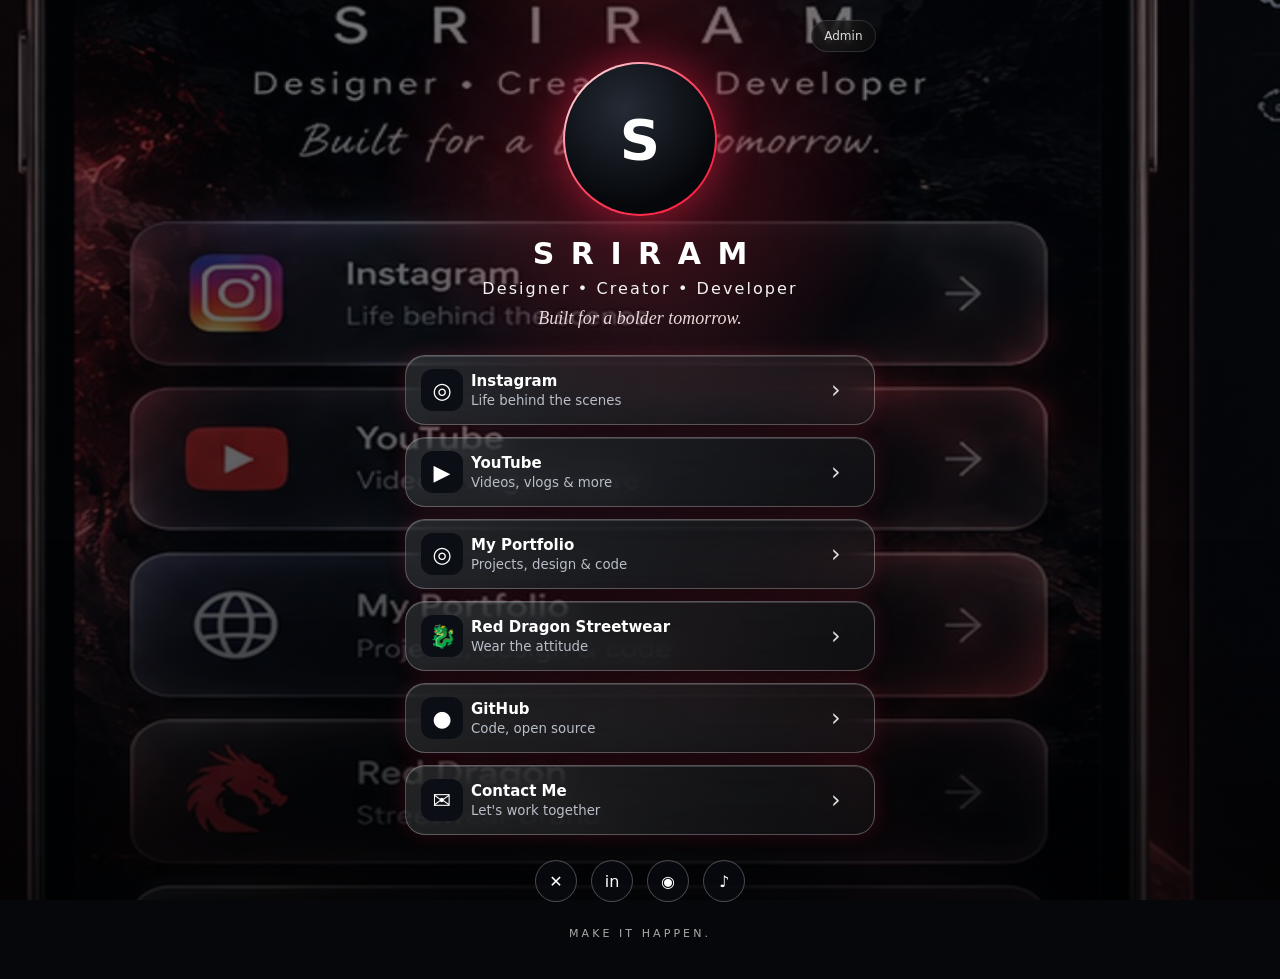
==== index.html @ a67257a5 "Add files via upload" ====
<!doctype html><html><head><meta charset="utf-8"><meta name="viewport" content="width=device-width,initial-scale=1"><title>Sriram | Links</title><link rel="stylesheet" href="styles.css"></head><body class="public"><div class="ambient"></div><main class="profile"><a class="admin-pill" href="admin.html">Admin</a><div class="avatar"><div class="avatar-inner">S</div></div><h1>SRIRAM</h1><p class="role">Designer • Creator • Developer</p><p class="tagline">Built for a bolder tomorrow.</p><section id="links" class="links"></section><div class="socials"><span>✕</span><span>in</span><span>◉</span><span>♪</span></div><p class="footer">MAKE IT HAPPEN.</p></main><script src="app.js"></script></body></html>
---- styles.css ----
*{box-sizing:border-box}html,body{margin:0;min-height:100%;font-family:Inter,ui-sans-serif,system-ui,-apple-system,Segoe UI,sans-serif;color:#fff;background:#05070a}button,input{font:inherit}.public{min-height:100vh;background-image:linear-gradient(rgba(2,4,7,.55),rgba(2,4,7,.72)),var(--bg,url('assets/cinematic-bg.jpg'));background-size:cover;background-position:center;background-attachment:fixed}.ambient{position:fixed;inset:0;pointer-events:none;background:radial-gradient(circle at 50% 19%,rgba(255,44,74,.28),transparent 27%),linear-gradient(180deg,transparent 60%,rgba(0,0,0,.5));}.profile{position:relative;z-index:1;width:min(100% - 28px,470px);margin:auto;padding:42px 0 28px;text-align:center}.admin-pill{position:absolute;right:0;top:20px;color:#ddd;text-decoration:none;font-size:12px;padding:8px 12px;border:1px solid #ffffff22;border-radius:999px;background:#1119;backdrop-filter:blur(12px)}.avatar{width:154px;height:154px;border-radius:50%;margin:20px auto 20px;padding:2px;background:linear-gradient(135deg,#fff,#ff405c,#ff183b);box-shadow:0 0 42px #ff244f77}.avatar-inner{width:100%;height:100%;border-radius:50%;display:grid;place-items:center;background:radial-gradient(circle at 40% 30%,#252b35,#05070a 70%);font-size:56px;font-weight:700}.profile h1{letter-spacing:.55em;margin:0 0 8px;padding-left:.55em;font-size:30px}.role{letter-spacing:.13em;margin:0;color:#f4f4f4}.tagline{font-family:Georgia,serif;font-style:italic;font-size:18px;color:#e9d8d8;margin:10px 0 26px}.links{display:grid;gap:12px}.link-card{display:grid;grid-template-columns:50px 1fr 28px;align-items:center;text-align:left;text-decoration:none;color:white;padding:13px 15px;border:1px solid #ffffff44;border-radius:20px;background:linear-gradient(105deg,#ffffff1c,#ffffff0a);box-shadow:inset 0 1px #ffffff28,0 0 20px #ff234529;backdrop-filter:blur(18px);transition:.2s}.link-card:hover{transform:translateY(-2px);border-color:#ff6076;box-shadow:0 8px 30px #ff23452f}.link-icon{width:42px;height:42px;border-radius:12px;background:#0b0e14;display:grid;place-items:center;font-size:22px}.link-card b{display:block;font-size:15px}.link-card small{color:#b9bec8}.arrow{font-size:24px;color:#ddd}.socials{display:flex;justify-content:center;gap:14px;margin:25px 0}.socials span{width:42px;height:42px;border-radius:50%;border:1px solid #ffffff44;background:#090c11bb;display:grid;place-items:center}.footer{font-size:11px;letter-spacing:.28em;color:#aaa}.admin{display:grid;grid-template-columns:240px 1fr;min-height:100vh;background:radial-gradient(circle at 80% 0,#141e29 0,#070b10 36%,#040609 75%)}aside{padding:26px 18px;border-right:1px solid #ffffff12;background:#06090dcc;display:flex;flex-direction:column;gap:8px}.brand{letter-spacing:.35em;padding:8px 12px 28px}.brand b{color:#ff3d59}.nav{display:block;width:100%;text-align:left;border:0;color:#c7ccd4;background:transparent;padding:13px 14px;border-radius:10px;text-decoration:none;cursor:pointer}.nav.active,.nav:hover{color:#fff;background:linear-gradient(90deg,#ff345235,#ff34520b);box-shadow:inset 3px 0 #ff3d59}.admin-main{padding:32px;max-width:1300px;width:100%}.admin-main header{display:flex;justify-content:space-between;align-items:center;margin-bottom:28px}.admin-main h2{font-size:30px;margin:0}.admin-main header p,.panel p{color:#8f99a7}.preview-btn,#addLink,#saveAppearance,.dialog-actions button{background:#f13c58;color:white;border:0;border-radius:10px;padding:11px 15px;text-decoration:none;cursor:pointer}.stats{display:grid;grid-template-columns:repeat(4,1fr);gap:15px}.stats article,.panel{border:1px solid #ffffff14;background:#0c1219cc;border-radius:16px;padding:20px}.stats small{color:#9ca6b4}.stats strong{font-size:31px;display:block;margin-top:9px}.panel{margin-top:18px}.panel h3{margin-top:0}.panel-head{display:flex;justify-content:space-between;align-items:center}.tab{display:none}.tab.show{display:block}.perf-row,.editor-row,.analytics-row{display:grid;grid-template-columns:1.4fr 1fr auto;gap:12px;align-items:center;padding:13px 4px;border-bottom:1px solid #ffffff0d}.bar{height:7px;background:#ffffff12;border-radius:10px;overflow:hidden}.bar i{display:block;height:100%;background:#f13c58;border-radius:10px}.editor-row{grid-template-columns:38px 1fr minmax(180px,1.5fr) 90px 120px}.editor-row button{background:#141b24;border:1px solid #ffffff17;color:white;border-radius:8px;padding:8px;cursor:pointer}.switch{accent-color:#f13c58}.panel label{display:grid;gap:7px;color:#aab2bd;margin:16px 0}.panel input,#linkDialog input{width:100%;padding:12px;border:1px solid #ffffff1a;border-radius:10px;background:#080c12;color:white}.hint{font-size:12px}.danger{margin-top:20px;border:1px solid #ff4c6266;background:#ff29441a;color:#ff8293;padding:10px 13px;border-radius:9px;cursor:pointer}dialog{border:1px solid #ffffff20;border-radius:18px;background:#0b1017;color:white;width:min(92vw,480px);padding:24px;box-shadow:0 30px 90px #000}dialog::backdrop{background:#000b;backdrop-filter:blur(5px)}#linkForm label{display:grid;gap:6px;margin:13px 0;color:#aeb7c2}.dialog-actions{display:flex;justify-content:flex-end;gap:9px;margin-top:18px}.dialog-actions button:first-child{background:#1b222c}.analytics-row{grid-template-columns:1fr auto}.empty{color:#8f99a7;padding:24px 0;text-align:center}@media(max-width:800px){.admin{display:block}aside{position:static;display:flex;flex-direction:row;overflow:auto;padding:10px;border-right:0;border-bottom:1px solid #ffffff12}.brand{display:none}.nav{width:auto;white-space:nowrap}.admin-main{padding:20px}.admin-main header{align-items:flex-start;gap:12px}.stats{grid-template-columns:1fr 1fr}.editor-row{grid-template-columns:32px 1fr auto}.editor-row .url,.editor-row .status{display:none}}@media(max-width:460px){.profile{padding-top:35px}.avatar{width:132px;height:132px}.profile h1{font-size:25px}.stats{grid-template-columns:1fr}.preview-btn{font-size:12px}.admin-main header p{display:none}}
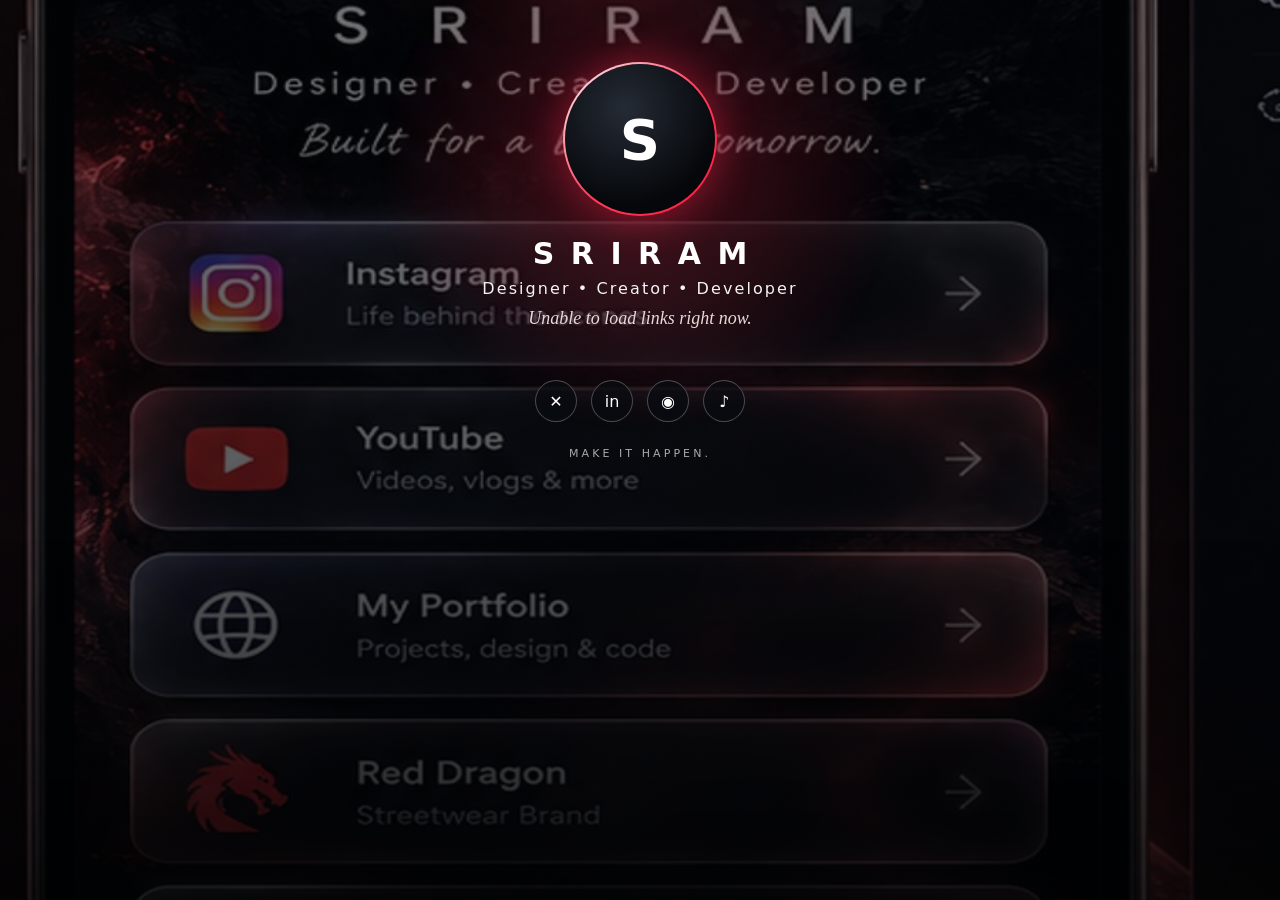
==== commit 8b71e664: "Add files via upload" ====
--- a/index.html
+++ b/index.html
@@ -1 +1 @@
-<!doctype html><html><head><meta charset="utf-8"><meta name="viewport" content="width=device-width,initial-scale=1"><title>Sriram | Links</title><link rel="stylesheet" href="styles.css"></head><body class="public"><div class="ambient"></div><main class="profile"><a class="admin-pill" href="admin.html">Admin</a><div class="avatar"><div class="avatar-inner">S</div></div><h1>SRIRAM</h1><p class="role">Designer • Creator • Developer</p><p class="tagline">Built for a bolder tomorrow.</p><section id="links" class="links"></section><div class="socials"><span>✕</span><span>in</span><span>◉</span><span>♪</span></div><p class="footer">MAKE IT HAPPEN.</p></main><script src="app.js"></script></body></html>
+<!doctype html><html><head><meta charset="utf-8"><meta name="viewport" content="width=device-width,initial-scale=1"><title>Sriram | Links</title><link rel="stylesheet" href="styles.css"></head><body class="public"><div class="ambient"></div><main class="profile"><div class="avatar"><div class="avatar-inner">S</div></div><h1>SRIRAM</h1><p class="role">Designer • Creator • Developer</p><p class="tagline">Built for a bolder tomorrow.</p><section id="links" class="links"></section><div class="socials"><span>✕</span><span>in</span><span>◉</span><span>♪</span></div><p class="footer">MAKE IT HAPPEN.</p></main><script src="config.js"></script><script src="app.js"></script></body></html>
--- a/styles.css
+++ b/styles.css
@@ -1 +1,3 @@
 *{box-sizing:border-box}html,body{margin:0;min-height:100%;font-family:Inter,ui-sans-serif,system-ui,-apple-system,Segoe UI,sans-serif;color:#fff;background:#05070a}button,input{font:inherit}.public{min-height:100vh;background-image:linear-gradient(rgba(2,4,7,.55),rgba(2,4,7,.72)),var(--bg,url('assets/cinematic-bg.jpg'));background-size:cover;background-position:center;background-attachment:fixed}.ambient{position:fixed;inset:0;pointer-events:none;background:radial-gradient(circle at 50% 19%,rgba(255,44,74,.28),transparent 27%),linear-gradient(180deg,transparent 60%,rgba(0,0,0,.5));}.profile{position:relative;z-index:1;width:min(100% - 28px,470px);margin:auto;padding:42px 0 28px;text-align:center}.admin-pill{position:absolute;right:0;top:20px;color:#ddd;text-decoration:none;font-size:12px;padding:8px 12px;border:1px solid #ffffff22;border-radius:999px;background:#1119;backdrop-filter:blur(12px)}.avatar{width:154px;height:154px;border-radius:50%;margin:20px auto 20px;padding:2px;background:linear-gradient(135deg,#fff,#ff405c,#ff183b);box-shadow:0 0 42px #ff244f77}.avatar-inner{width:100%;height:100%;border-radius:50%;display:grid;place-items:center;background:radial-gradient(circle at 40% 30%,#252b35,#05070a 70%);font-size:56px;font-weight:700}.profile h1{letter-spacing:.55em;margin:0 0 8px;padding-left:.55em;font-size:30px}.role{letter-spacing:.13em;margin:0;color:#f4f4f4}.tagline{font-family:Georgia,serif;font-style:italic;font-size:18px;color:#e9d8d8;margin:10px 0 26px}.links{display:grid;gap:12px}.link-card{display:grid;grid-template-columns:50px 1fr 28px;align-items:center;text-align:left;text-decoration:none;color:white;padding:13px 15px;border:1px solid #ffffff44;border-radius:20px;background:linear-gradient(105deg,#ffffff1c,#ffffff0a);box-shadow:inset 0 1px #ffffff28,0 0 20px #ff234529;backdrop-filter:blur(18px);transition:.2s}.link-card:hover{transform:translateY(-2px);border-color:#ff6076;box-shadow:0 8px 30px #ff23452f}.link-icon{width:42px;height:42px;border-radius:12px;background:#0b0e14;display:grid;place-items:center;font-size:22px}.link-card b{display:block;font-size:15px}.link-card small{color:#b9bec8}.arrow{font-size:24px;color:#ddd}.socials{display:flex;justify-content:center;gap:14px;margin:25px 0}.socials span{width:42px;height:42px;border-radius:50%;border:1px solid #ffffff44;background:#090c11bb;display:grid;place-items:center}.footer{font-size:11px;letter-spacing:.28em;color:#aaa}.admin{display:grid;grid-template-columns:240px 1fr;min-height:100vh;background:radial-gradient(circle at 80% 0,#141e29 0,#070b10 36%,#040609 75%)}aside{padding:26px 18px;border-right:1px solid #ffffff12;background:#06090dcc;display:flex;flex-direction:column;gap:8px}.brand{letter-spacing:.35em;padding:8px 12px 28px}.brand b{color:#ff3d59}.nav{display:block;width:100%;text-align:left;border:0;color:#c7ccd4;background:transparent;padding:13px 14px;border-radius:10px;text-decoration:none;cursor:pointer}.nav.active,.nav:hover{color:#fff;background:linear-gradient(90deg,#ff345235,#ff34520b);box-shadow:inset 3px 0 #ff3d59}.admin-main{padding:32px;max-width:1300px;width:100%}.admin-main header{display:flex;justify-content:space-between;align-items:center;margin-bottom:28px}.admin-main h2{font-size:30px;margin:0}.admin-main header p,.panel p{color:#8f99a7}.preview-btn,#addLink,#saveAppearance,.dialog-actions button{background:#f13c58;color:white;border:0;border-radius:10px;padding:11px 15px;text-decoration:none;cursor:pointer}.stats{display:grid;grid-template-columns:repeat(4,1fr);gap:15px}.stats article,.panel{border:1px solid #ffffff14;background:#0c1219cc;border-radius:16px;padding:20px}.stats small{color:#9ca6b4}.stats strong{font-size:31px;display:block;margin-top:9px}.panel{margin-top:18px}.panel h3{margin-top:0}.panel-head{display:flex;justify-content:space-between;align-items:center}.tab{display:none}.tab.show{display:block}.perf-row,.editor-row,.analytics-row{display:grid;grid-template-columns:1.4fr 1fr auto;gap:12px;align-items:center;padding:13px 4px;border-bottom:1px solid #ffffff0d}.bar{height:7px;background:#ffffff12;border-radius:10px;overflow:hidden}.bar i{display:block;height:100%;background:#f13c58;border-radius:10px}.editor-row{grid-template-columns:38px 1fr minmax(180px,1.5fr) 90px 120px}.editor-row button{background:#141b24;border:1px solid #ffffff17;color:white;border-radius:8px;padding:8px;cursor:pointer}.switch{accent-color:#f13c58}.panel label{display:grid;gap:7px;color:#aab2bd;margin:16px 0}.panel input,#linkDialog input{width:100%;padding:12px;border:1px solid #ffffff1a;border-radius:10px;background:#080c12;color:white}.hint{font-size:12px}.danger{margin-top:20px;border:1px solid #ff4c6266;background:#ff29441a;color:#ff8293;padding:10px 13px;border-radius:9px;cursor:pointer}dialog{border:1px solid #ffffff20;border-radius:18px;background:#0b1017;color:white;width:min(92vw,480px);padding:24px;box-shadow:0 30px 90px #000}dialog::backdrop{background:#000b;backdrop-filter:blur(5px)}#linkForm label{display:grid;gap:6px;margin:13px 0;color:#aeb7c2}.dialog-actions{display:flex;justify-content:flex-end;gap:9px;margin-top:18px}.dialog-actions button:first-child{background:#1b222c}.analytics-row{grid-template-columns:1fr auto}.empty{color:#8f99a7;padding:24px 0;text-align:center}@media(max-width:800px){.admin{display:block}aside{position:static;display:flex;flex-direction:row;overflow:auto;padding:10px;border-right:0;border-bottom:1px solid #ffffff12}.brand{display:none}.nav{width:auto;white-space:nowrap}.admin-main{padding:20px}.admin-main header{align-items:flex-start;gap:12px}.stats{grid-template-columns:1fr 1fr}.editor-row{grid-template-columns:32px 1fr auto}.editor-row .url,.editor-row .status{display:none}}@media(max-width:460px){.profile{padding-top:35px}.avatar{width:132px;height:132px}.profile h1{font-size:25px}.stats{grid-template-columns:1fr}.preview-btn{font-size:12px}.admin-main header p{display:none}}
+#linkDialog select{width:100%;padding:12px;border:1px solid #ffffff1a;border-radius:10px;background:#080c12;color:white}.logo-preview{min-height:58px;border:1px solid #ffffff14;background:#080c12;border-radius:12px;display:flex;align-items:center;justify-content:center;margin:8px 0 14px}.brand-logo,.logo-glyph{width:34px;height:34px;border-radius:9px;display:inline-grid;place-items:center;font-weight:800;font-size:14px;color:#fff;vertical-align:middle;box-shadow:inset 0 1px #ffffff33}.brand-instagram{background:linear-gradient(135deg,#6a36d9,#d62b7f,#ff8a2b)}.brand-youtube{background:#ff0033}.brand-whatsapp{background:#20b85a}.brand-facebook{background:#1877f2}.brand-x{background:#050505;border:1px solid #ffffff33}.brand-linkedin{background:#0a66c2}.brand-github{background:#171b21}.brand-tiktok{background:#090909;border:1px solid #25f4ee}.brand-telegram{background:#229ed9}.brand-discord{background:#5865f2}.brand-spotify{background:#1db954;color:#06150b}.brand-snapchat{background:#fffc00;color:#111}.brand-email{background:#4b5563}.brand-website{background:#2563eb}.link-icon .brand-logo,.link-icon .logo-glyph{width:42px;height:42px;border-radius:12px}.perf-row .brand-logo,.editor-row .brand-logo{width:26px;height:26px;border-radius:7px;font-size:10px}
+.login-gate{min-height:100vh;display:grid;place-items:center;padding:24px;background:radial-gradient(circle at 20% 10%,rgba(255,40,75,.16),transparent 32%),#05080c}.login-card{width:min(430px,100%);padding:32px;border:1px solid rgba(255,255,255,.12);border-radius:26px;background:rgba(14,19,25,.86);backdrop-filter:blur(22px);box-shadow:0 25px 80px rgba(0,0,0,.45)}.login-card h2{margin:30px 0 5px}.login-card p,.login-card small{color:#8f9aa7}.login-card label{display:grid;gap:8px;margin:18px 0}.login-card input{width:100%;padding:14px 16px;border-radius:13px;border:1px solid rgba(255,255,255,.12);background:#0a0f14;color:white;font-size:16px}.login-card button{width:100%;margin:8px 0 16px;padding:14px;border:0;border-radius:13px;background:#ef334f;color:white;font-weight:800}.admin-app.locked{display:none}.admin-app.unlocked{display:contents}
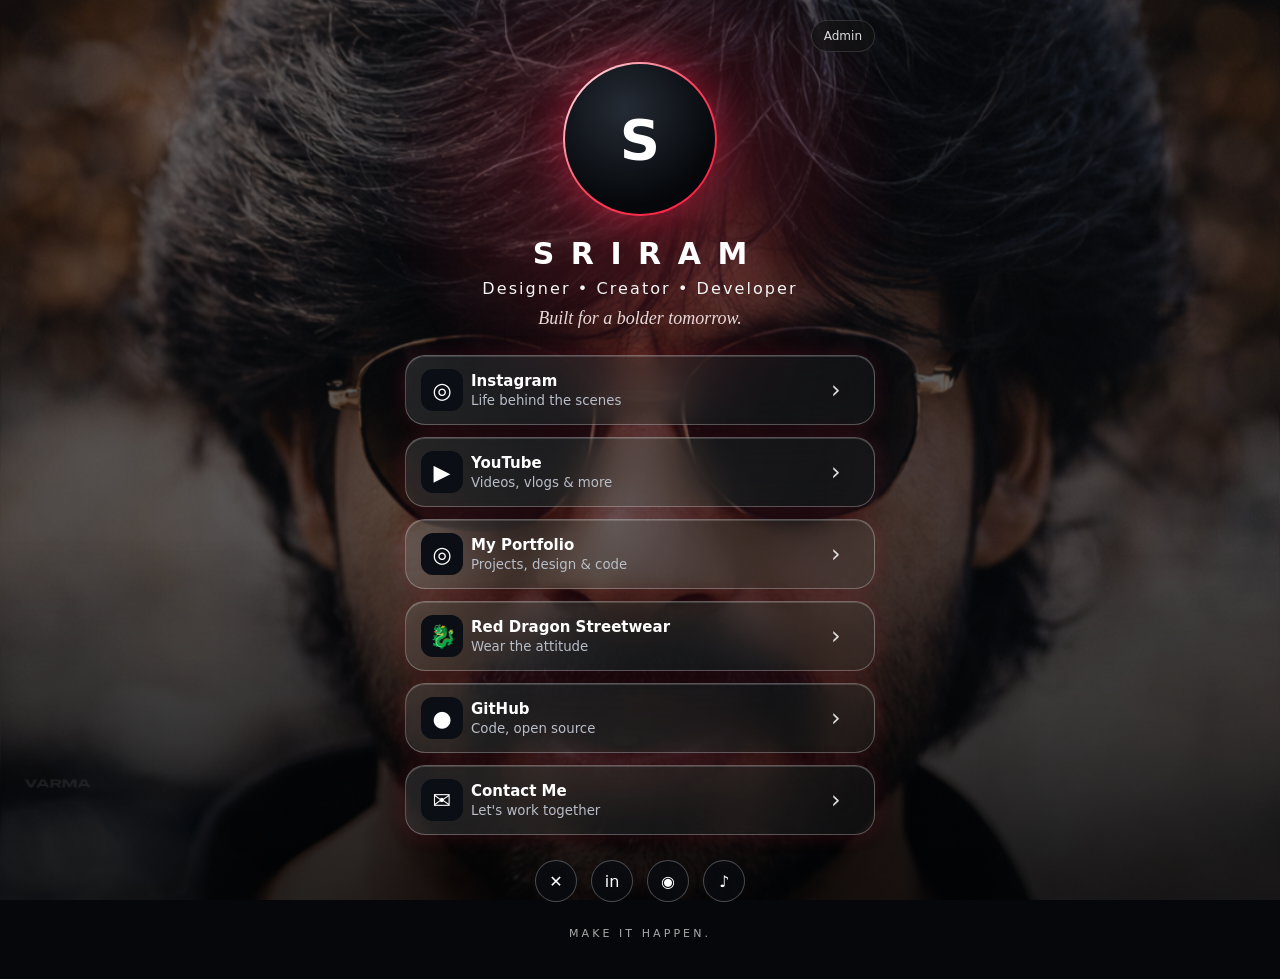
==== commit 2540ddfa: "Add files via upload" ====
--- a/index.html
+++ b/index.html
@@ -1 +1 @@
-<!doctype html><html><head><meta charset="utf-8"><meta name="viewport" content="width=device-width,initial-scale=1"><title>Sriram | Links</title><link rel="stylesheet" href="styles.css"></head><body class="public"><div class="ambient"></div><main class="profile"><div class="avatar"><div class="avatar-inner">S</div></div><h1>SRIRAM</h1><p class="role">Designer • Creator • Developer</p><p class="tagline">Built for a bolder tomorrow.</p><section id="links" class="links"></section><div class="socials"><span>✕</span><span>in</span><span>◉</span><span>♪</span></div><p class="footer">MAKE IT HAPPEN.</p></main><script src="config.js"></script><script src="app.js"></script></body></html>
+<!doctype html><html><head><meta charset="utf-8"><meta name="viewport" content="width=device-width,initial-scale=1"><title>Sriram | Links</title><link rel="stylesheet" href="styles.css"></head><body class="public"><div class="ambient"></div><main class="profile"><a class="admin-pill" href="admin.html">Admin</a><div class="avatar"><div class="avatar-inner">S</div></div><h1>SRIRAM</h1><p class="role">Designer • Creator • Developer</p><p class="tagline">Built for a bolder tomorrow.</p><section id="links" class="links"></section><div class="socials"><span>✕</span><span>in</span><span>◉</span><span>♪</span></div><p class="footer">MAKE IT HAPPEN.</p></main><script src="app.js"></script></body></html>
--- a/styles.css
+++ b/styles.css
@@ -1,3 +1 @@
 *{box-sizing:border-box}html,body{margin:0;min-height:100%;font-family:Inter,ui-sans-serif,system-ui,-apple-system,Segoe UI,sans-serif;color:#fff;background:#05070a}button,input{font:inherit}.public{min-height:100vh;background-image:linear-gradient(rgba(2,4,7,.55),rgba(2,4,7,.72)),var(--bg,url('assets/cinematic-bg.jpg'));background-size:cover;background-position:center;background-attachment:fixed}.ambient{position:fixed;inset:0;pointer-events:none;background:radial-gradient(circle at 50% 19%,rgba(255,44,74,.28),transparent 27%),linear-gradient(180deg,transparent 60%,rgba(0,0,0,.5));}.profile{position:relative;z-index:1;width:min(100% - 28px,470px);margin:auto;padding:42px 0 28px;text-align:center}.admin-pill{position:absolute;right:0;top:20px;color:#ddd;text-decoration:none;font-size:12px;padding:8px 12px;border:1px solid #ffffff22;border-radius:999px;background:#1119;backdrop-filter:blur(12px)}.avatar{width:154px;height:154px;border-radius:50%;margin:20px auto 20px;padding:2px;background:linear-gradient(135deg,#fff,#ff405c,#ff183b);box-shadow:0 0 42px #ff244f77}.avatar-inner{width:100%;height:100%;border-radius:50%;display:grid;place-items:center;background:radial-gradient(circle at 40% 30%,#252b35,#05070a 70%);font-size:56px;font-weight:700}.profile h1{letter-spacing:.55em;margin:0 0 8px;padding-left:.55em;font-size:30px}.role{letter-spacing:.13em;margin:0;color:#f4f4f4}.tagline{font-family:Georgia,serif;font-style:italic;font-size:18px;color:#e9d8d8;margin:10px 0 26px}.links{display:grid;gap:12px}.link-card{display:grid;grid-template-columns:50px 1fr 28px;align-items:center;text-align:left;text-decoration:none;color:white;padding:13px 15px;border:1px solid #ffffff44;border-radius:20px;background:linear-gradient(105deg,#ffffff1c,#ffffff0a);box-shadow:inset 0 1px #ffffff28,0 0 20px #ff234529;backdrop-filter:blur(18px);transition:.2s}.link-card:hover{transform:translateY(-2px);border-color:#ff6076;box-shadow:0 8px 30px #ff23452f}.link-icon{width:42px;height:42px;border-radius:12px;background:#0b0e14;display:grid;place-items:center;font-size:22px}.link-card b{display:block;font-size:15px}.link-card small{color:#b9bec8}.arrow{font-size:24px;color:#ddd}.socials{display:flex;justify-content:center;gap:14px;margin:25px 0}.socials span{width:42px;height:42px;border-radius:50%;border:1px solid #ffffff44;background:#090c11bb;display:grid;place-items:center}.footer{font-size:11px;letter-spacing:.28em;color:#aaa}.admin{display:grid;grid-template-columns:240px 1fr;min-height:100vh;background:radial-gradient(circle at 80% 0,#141e29 0,#070b10 36%,#040609 75%)}aside{padding:26px 18px;border-right:1px solid #ffffff12;background:#06090dcc;display:flex;flex-direction:column;gap:8px}.brand{letter-spacing:.35em;padding:8px 12px 28px}.brand b{color:#ff3d59}.nav{display:block;width:100%;text-align:left;border:0;color:#c7ccd4;background:transparent;padding:13px 14px;border-radius:10px;text-decoration:none;cursor:pointer}.nav.active,.nav:hover{color:#fff;background:linear-gradient(90deg,#ff345235,#ff34520b);box-shadow:inset 3px 0 #ff3d59}.admin-main{padding:32px;max-width:1300px;width:100%}.admin-main header{display:flex;justify-content:space-between;align-items:center;margin-bottom:28px}.admin-main h2{font-size:30px;margin:0}.admin-main header p,.panel p{color:#8f99a7}.preview-btn,#addLink,#saveAppearance,.dialog-actions button{background:#f13c58;color:white;border:0;border-radius:10px;padding:11px 15px;text-decoration:none;cursor:pointer}.stats{display:grid;grid-template-columns:repeat(4,1fr);gap:15px}.stats article,.panel{border:1px solid #ffffff14;background:#0c1219cc;border-radius:16px;padding:20px}.stats small{color:#9ca6b4}.stats strong{font-size:31px;display:block;margin-top:9px}.panel{margin-top:18px}.panel h3{margin-top:0}.panel-head{display:flex;justify-content:space-between;align-items:center}.tab{display:none}.tab.show{display:block}.perf-row,.editor-row,.analytics-row{display:grid;grid-template-columns:1.4fr 1fr auto;gap:12px;align-items:center;padding:13px 4px;border-bottom:1px solid #ffffff0d}.bar{height:7px;background:#ffffff12;border-radius:10px;overflow:hidden}.bar i{display:block;height:100%;background:#f13c58;border-radius:10px}.editor-row{grid-template-columns:38px 1fr minmax(180px,1.5fr) 90px 120px}.editor-row button{background:#141b24;border:1px solid #ffffff17;color:white;border-radius:8px;padding:8px;cursor:pointer}.switch{accent-color:#f13c58}.panel label{display:grid;gap:7px;color:#aab2bd;margin:16px 0}.panel input,#linkDialog input{width:100%;padding:12px;border:1px solid #ffffff1a;border-radius:10px;background:#080c12;color:white}.hint{font-size:12px}.danger{margin-top:20px;border:1px solid #ff4c6266;background:#ff29441a;color:#ff8293;padding:10px 13px;border-radius:9px;cursor:pointer}dialog{border:1px solid #ffffff20;border-radius:18px;background:#0b1017;color:white;width:min(92vw,480px);padding:24px;box-shadow:0 30px 90px #000}dialog::backdrop{background:#000b;backdrop-filter:blur(5px)}#linkForm label{display:grid;gap:6px;margin:13px 0;color:#aeb7c2}.dialog-actions{display:flex;justify-content:flex-end;gap:9px;margin-top:18px}.dialog-actions button:first-child{background:#1b222c}.analytics-row{grid-template-columns:1fr auto}.empty{color:#8f99a7;padding:24px 0;text-align:center}@media(max-width:800px){.admin{display:block}aside{position:static;display:flex;flex-direction:row;overflow:auto;padding:10px;border-right:0;border-bottom:1px solid #ffffff12}.brand{display:none}.nav{width:auto;white-space:nowrap}.admin-main{padding:20px}.admin-main header{align-items:flex-start;gap:12px}.stats{grid-template-columns:1fr 1fr}.editor-row{grid-template-columns:32px 1fr auto}.editor-row .url,.editor-row .status{display:none}}@media(max-width:460px){.profile{padding-top:35px}.avatar{width:132px;height:132px}.profile h1{font-size:25px}.stats{grid-template-columns:1fr}.preview-btn{font-size:12px}.admin-main header p{display:none}}
-#linkDialog select{width:100%;padding:12px;border:1px solid #ffffff1a;border-radius:10px;background:#080c12;color:white}.logo-preview{min-height:58px;border:1px solid #ffffff14;background:#080c12;border-radius:12px;display:flex;align-items:center;justify-content:center;margin:8px 0 14px}.brand-logo,.logo-glyph{width:34px;height:34px;border-radius:9px;display:inline-grid;place-items:center;font-weight:800;font-size:14px;color:#fff;vertical-align:middle;box-shadow:inset 0 1px #ffffff33}.brand-instagram{background:linear-gradient(135deg,#6a36d9,#d62b7f,#ff8a2b)}.brand-youtube{background:#ff0033}.brand-whatsapp{background:#20b85a}.brand-facebook{background:#1877f2}.brand-x{background:#050505;border:1px solid #ffffff33}.brand-linkedin{background:#0a66c2}.brand-github{background:#171b21}.brand-tiktok{background:#090909;border:1px solid #25f4ee}.brand-telegram{background:#229ed9}.brand-discord{background:#5865f2}.brand-spotify{background:#1db954;color:#06150b}.brand-snapchat{background:#fffc00;color:#111}.brand-email{background:#4b5563}.brand-website{background:#2563eb}.link-icon .brand-logo,.link-icon .logo-glyph{width:42px;height:42px;border-radius:12px}.perf-row .brand-logo,.editor-row .brand-logo{width:26px;height:26px;border-radius:7px;font-size:10px}
-.login-gate{min-height:100vh;display:grid;place-items:center;padding:24px;background:radial-gradient(circle at 20% 10%,rgba(255,40,75,.16),transparent 32%),#05080c}.login-card{width:min(430px,100%);padding:32px;border:1px solid rgba(255,255,255,.12);border-radius:26px;background:rgba(14,19,25,.86);backdrop-filter:blur(22px);box-shadow:0 25px 80px rgba(0,0,0,.45)}.login-card h2{margin:30px 0 5px}.login-card p,.login-card small{color:#8f9aa7}.login-card label{display:grid;gap:8px;margin:18px 0}.login-card input{width:100%;padding:14px 16px;border-radius:13px;border:1px solid rgba(255,255,255,.12);background:#0a0f14;color:white;font-size:16px}.login-card button{width:100%;margin:8px 0 16px;padding:14px;border:0;border-radius:13px;background:#ef334f;color:white;font-weight:800}.admin-app.locked{display:none}.admin-app.unlocked{display:contents}
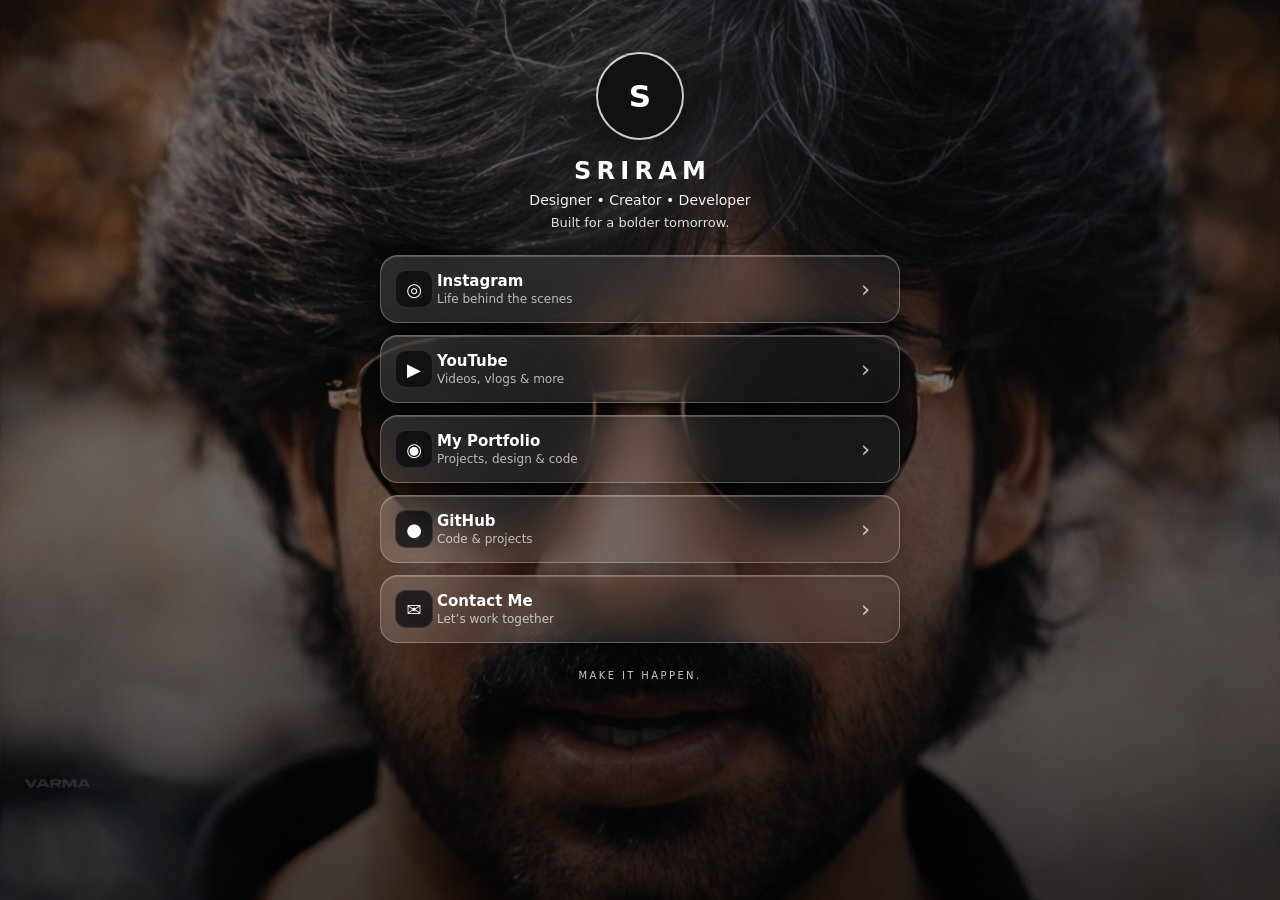
==== commit 75abdf47: "Add files via upload" ====
--- a/index.html
+++ b/index.html
@@ -1 +1 @@
-<!doctype html><html><head><meta charset="utf-8"><meta name="viewport" content="width=device-width,initial-scale=1"><title>Sriram | Links</title><link rel="stylesheet" href="styles.css"></head><body class="public"><div class="ambient"></div><main class="profile"><a class="admin-pill" href="admin.html">Admin</a><div class="avatar"><div class="avatar-inner">S</div></div><h1>SRIRAM</h1><p class="role">Designer • Creator • Developer</p><p class="tagline">Built for a bolder tomorrow.</p><section id="links" class="links"></section><div class="socials"><span>✕</span><span>in</span><span>◉</span><span>♪</span></div><p class="footer">MAKE IT HAPPEN.</p></main><script src="app.js"></script></body></html>
+<!doctype html><html><head><meta charset="utf-8"><meta name="viewport" content="width=device-width,initial-scale=1"><title>Sriram | Links</title><link rel="stylesheet" href="styles.css"></head><body class="public"><div class="ambient"></div><main class="profile"><div class="avatar"><div class="avatar-inner" id="avatarInner">S</div></div><h1>SRIRAM</h1><p class="role">Designer • Creator • Developer</p><p class="tagline">Built for a bolder tomorrow.</p><section id="links" class="links"></section><p class="footer">MAKE IT HAPPEN.</p></main><script src="app.js"></script></body></html>
--- a/styles.css
+++ b/styles.css
@@ -1 +1,2 @@
-*{box-sizing:border-box}html,body{margin:0;min-height:100%;font-family:Inter,ui-sans-serif,system-ui,-apple-system,Segoe UI,sans-serif;color:#fff;background:#05070a}button,input{font:inherit}.public{min-height:100vh;background-image:linear-gradient(rgba(2,4,7,.55),rgba(2,4,7,.72)),var(--bg,url('assets/cinematic-bg.jpg'));background-size:cover;background-position:center;background-attachment:fixed}.ambient{position:fixed;inset:0;pointer-events:none;background:radial-gradient(circle at 50% 19%,rgba(255,44,74,.28),transparent 27%),linear-gradient(180deg,transparent 60%,rgba(0,0,0,.5));}.profile{position:relative;z-index:1;width:min(100% - 28px,470px);margin:auto;padding:42px 0 28px;text-align:center}.admin-pill{position:absolute;right:0;top:20px;color:#ddd;text-decoration:none;font-size:12px;padding:8px 12px;border:1px solid #ffffff22;border-radius:999px;background:#1119;backdrop-filter:blur(12px)}.avatar{width:154px;height:154px;border-radius:50%;margin:20px auto 20px;padding:2px;background:linear-gradient(135deg,#fff,#ff405c,#ff183b);box-shadow:0 0 42px #ff244f77}.avatar-inner{width:100%;height:100%;border-radius:50%;display:grid;place-items:center;background:radial-gradient(circle at 40% 30%,#252b35,#05070a 70%);font-size:56px;font-weight:700}.profile h1{letter-spacing:.55em;margin:0 0 8px;padding-left:.55em;font-size:30px}.role{letter-spacing:.13em;margin:0;color:#f4f4f4}.tagline{font-family:Georgia,serif;font-style:italic;font-size:18px;color:#e9d8d8;margin:10px 0 26px}.links{display:grid;gap:12px}.link-card{display:grid;grid-template-columns:50px 1fr 28px;align-items:center;text-align:left;text-decoration:none;color:white;padding:13px 15px;border:1px solid #ffffff44;border-radius:20px;background:linear-gradient(105deg,#ffffff1c,#ffffff0a);box-shadow:inset 0 1px #ffffff28,0 0 20px #ff234529;backdrop-filter:blur(18px);transition:.2s}.link-card:hover{transform:translateY(-2px);border-color:#ff6076;box-shadow:0 8px 30px #ff23452f}.link-icon{width:42px;height:42px;border-radius:12px;background:#0b0e14;display:grid;place-items:center;font-size:22px}.link-card b{display:block;font-size:15px}.link-card small{color:#b9bec8}.arrow{font-size:24px;color:#ddd}.socials{display:flex;justify-content:center;gap:14px;margin:25px 0}.socials span{width:42px;height:42px;border-radius:50%;border:1px solid #ffffff44;background:#090c11bb;display:grid;place-items:center}.footer{font-size:11px;letter-spacing:.28em;color:#aaa}.admin{display:grid;grid-template-columns:240px 1fr;min-height:100vh;background:radial-gradient(circle at 80% 0,#141e29 0,#070b10 36%,#040609 75%)}aside{padding:26px 18px;border-right:1px solid #ffffff12;background:#06090dcc;display:flex;flex-direction:column;gap:8px}.brand{letter-spacing:.35em;padding:8px 12px 28px}.brand b{color:#ff3d59}.nav{display:block;width:100%;text-align:left;border:0;color:#c7ccd4;background:transparent;padding:13px 14px;border-radius:10px;text-decoration:none;cursor:pointer}.nav.active,.nav:hover{color:#fff;background:linear-gradient(90deg,#ff345235,#ff34520b);box-shadow:inset 3px 0 #ff3d59}.admin-main{padding:32px;max-width:1300px;width:100%}.admin-main header{display:flex;justify-content:space-between;align-items:center;margin-bottom:28px}.admin-main h2{font-size:30px;margin:0}.admin-main header p,.panel p{color:#8f99a7}.preview-btn,#addLink,#saveAppearance,.dialog-actions button{background:#f13c58;color:white;border:0;border-radius:10px;padding:11px 15px;text-decoration:none;cursor:pointer}.stats{display:grid;grid-template-columns:repeat(4,1fr);gap:15px}.stats article,.panel{border:1px solid #ffffff14;background:#0c1219cc;border-radius:16px;padding:20px}.stats small{color:#9ca6b4}.stats strong{font-size:31px;display:block;margin-top:9px}.panel{margin-top:18px}.panel h3{margin-top:0}.panel-head{display:flex;justify-content:space-between;align-items:center}.tab{display:none}.tab.show{display:block}.perf-row,.editor-row,.analytics-row{display:grid;grid-template-columns:1.4fr 1fr auto;gap:12px;align-items:center;padding:13px 4px;border-bottom:1px solid #ffffff0d}.bar{height:7px;background:#ffffff12;border-radius:10px;overflow:hidden}.bar i{display:block;height:100%;background:#f13c58;border-radius:10px}.editor-row{grid-template-columns:38px 1fr minmax(180px,1.5fr) 90px 120px}.editor-row button{background:#141b24;border:1px solid #ffffff17;color:white;border-radius:8px;padding:8px;cursor:pointer}.switch{accent-color:#f13c58}.panel label{display:grid;gap:7px;color:#aab2bd;margin:16px 0}.panel input,#linkDialog input{width:100%;padding:12px;border:1px solid #ffffff1a;border-radius:10px;background:#080c12;color:white}.hint{font-size:12px}.danger{margin-top:20px;border:1px solid #ff4c6266;background:#ff29441a;color:#ff8293;padding:10px 13px;border-radius:9px;cursor:pointer}dialog{border:1px solid #ffffff20;border-radius:18px;background:#0b1017;color:white;width:min(92vw,480px);padding:24px;box-shadow:0 30px 90px #000}dialog::backdrop{background:#000b;backdrop-filter:blur(5px)}#linkForm label{display:grid;gap:6px;margin:13px 0;color:#aeb7c2}.dialog-actions{display:flex;justify-content:flex-end;gap:9px;margin-top:18px}.dialog-actions button:first-child{background:#1b222c}.analytics-row{grid-template-columns:1fr auto}.empty{color:#8f99a7;padding:24px 0;text-align:center}@media(max-width:800px){.admin{display:block}aside{position:static;display:flex;flex-direction:row;overflow:auto;padding:10px;border-right:0;border-bottom:1px solid #ffffff12}.brand{display:none}.nav{width:auto;white-space:nowrap}.admin-main{padding:20px}.admin-main header{align-items:flex-start;gap:12px}.stats{grid-template-columns:1fr 1fr}.editor-row{grid-template-columns:32px 1fr auto}.editor-row .url,.editor-row .status{display:none}}@media(max-width:460px){.profile{padding-top:35px}.avatar{width:132px;height:132px}.profile h1{font-size:25px}.stats{grid-template-columns:1fr}.preview-btn{font-size:12px}.admin-main header p{display:none}}
+*{box-sizing:border-box}html,body{margin:0;min-height:100%;font-family:Inter,ui-sans-serif,system-ui,-apple-system,Segoe UI,sans-serif;color:#fff;background:#05070a}button,input,select{font:inherit}.public{--overlay:.48;min-height:100vh;background-image:linear-gradient(rgba(0,0,0,var(--overlay)),rgba(0,0,0,calc(var(--overlay) + .12))),var(--bg,url('assets/cinematic-bg.jpg'));background-size:cover;background-position:center;background-attachment:fixed}.ambient{position:fixed;inset:0;pointer-events:none;background:radial-gradient(circle at 50% 12%,rgba(255,255,255,.09),transparent 28%),linear-gradient(180deg,transparent 62%,rgba(0,0,0,.34))}.profile{position:relative;z-index:1;width:min(100% - 32px,520px);margin:auto;padding:52px 0 34px;text-align:center}.avatar{width:88px;height:88px;border-radius:50%;margin:0 auto 17px;padding:2px;background:rgba(255,255,255,.76);box-shadow:0 10px 36px #0008}.avatar-inner{width:100%;height:100%;border-radius:50%;display:grid;place-items:center;overflow:hidden;background:#111;font-size:31px;font-weight:700}.avatar img{width:100%;height:100%;object-fit:cover}.profile h1{letter-spacing:.22em;margin:0 0 7px;padding-left:.22em;font-size:24px}.role{font-size:14px;margin:0;color:#f1f1f1}.tagline{font-size:13px;color:#ddd;margin:7px 0 25px}.links{display:grid;gap:12px}.link-card{display:grid;grid-template-columns:42px 1fr 24px;align-items:center;text-align:left;text-decoration:none;color:inherit;min-height:68px;padding:10px 14px;border-radius:var(--radius,18px);transition:.18s ease}.link-card:hover{transform:translateY(-2px) scale(1.006)}.link-icon{width:38px;height:38px;border-radius:11px;display:grid;place-items:center;font-size:18px;font-weight:700}.link-copy b{display:block;font-size:15px}.link-copy small{display:block;margin-top:2px;font-size:12px;opacity:.68}.arrow{font-size:23px;opacity:.72}.footer{font-size:10px;letter-spacing:.24em;color:#ccc;margin-top:27px}.public[data-theme=glass] .link-card{border:1px solid #ffffff45;background:linear-gradient(120deg,#ffffff24,#ffffff0d);box-shadow:inset 0 1px #ffffff36,0 9px 28px #0003;backdrop-filter:blur(18px);-webkit-backdrop-filter:blur(18px)}.public[data-theme=glass] .link-icon{background:#080a0db8;border:1px solid #ffffff1d}.public[data-theme=minimal] .link-card{background:#f7f7f7;color:#111;border:1px solid #fff;box-shadow:0 5px 20px #0002}.public[data-theme=minimal] .link-icon{background:#e9e9e9}.public[data-theme=dark] .link-card{background:#090909e8;border:1px solid #2c2c2c;box-shadow:0 8px 24px #0005}.public[data-theme=dark] .link-icon{background:#181818}.public[data-theme=light]{color:#111}.public[data-theme=light] .ambient{background:rgba(255,255,255,.30)}.public[data-theme=light] .role,.public[data-theme=light] .tagline,.public[data-theme=light] .footer{color:#222}.public[data-theme=light] .link-card{background:#fffffff0;color:#111;border:1px solid #fff;box-shadow:0 8px 28px #0002}.public[data-theme=light] .link-icon{background:#f0f0f0}.public[data-theme=transparent] .link-card{background:#0002;border:1px solid #ffffff75;backdrop-filter:blur(3px)}.public[data-theme=transparent] .link-icon{background:#0004}.public .link-card:hover{border-color:var(--accent,#fff)}
+.admin{display:grid;grid-template-columns:240px 1fr;min-height:100vh;background:radial-gradient(circle at 80% 0,#17202a 0,#070b10 38%,#040609 76%)}aside{padding:26px 18px;border-right:1px solid #ffffff12;background:#06090dcc;display:flex;flex-direction:column;gap:8px}.brand{letter-spacing:.35em;padding:8px 12px 28px}.brand b{color:#ff3d59}.nav{display:block;width:100%;text-align:left;border:0;color:#c7ccd4;background:transparent;padding:13px 14px;border-radius:10px;text-decoration:none;cursor:pointer}.nav.active,.nav:hover{color:#fff;background:linear-gradient(90deg,#ff345235,#ff34520b);box-shadow:inset 3px 0 #ff3d59}.admin-main{padding:32px;max-width:1300px;width:100%}.admin-main header{display:flex;justify-content:space-between;align-items:center;margin-bottom:28px}.admin-main h2{font-size:30px;margin:0}.admin-main header p,.panel p{color:#8f99a7}.preview-btn,#addLink,#saveAppearance,.dialog-actions button{background:#f13c58;color:white;border:0;border-radius:10px;padding:11px 15px;text-decoration:none;cursor:pointer}.stats{display:grid;grid-template-columns:repeat(4,1fr);gap:15px}.stats article,.panel{border:1px solid #ffffff14;background:#0c1219cc;border-radius:16px;padding:20px}.stats small{color:#9ca6b4}.stats strong{font-size:31px;display:block;margin-top:9px}.panel{margin-top:18px}.panel h3{margin-top:0}.panel h4{margin:15px 0 10px}.panel-head{display:flex;justify-content:space-between;align-items:center}.tab{display:none}.tab.show{display:block}.perf-row,.editor-row,.analytics-row{display:grid;grid-template-columns:1.4fr 1fr auto;gap:12px;align-items:center;padding:13px 4px;border-bottom:1px solid #ffffff0d}.bar{height:7px;background:#ffffff12;border-radius:10px;overflow:hidden}.bar i{display:block;height:100%;background:#f13c58;border-radius:10px}.editor-row{grid-template-columns:38px 1fr minmax(180px,1.5fr) 90px 120px}.editor-row button,.secondary{background:#141b24;border:1px solid #ffffff17;color:white;border-radius:8px;padding:8px 10px;cursor:pointer}.switch{accent-color:#f13c58}.panel label{display:grid;gap:7px;color:#aab2bd;margin:16px 0}.panel input,#linkDialog input,#linkDialog select{width:100%;padding:12px;border:1px solid #ffffff1a;border-radius:10px;background:#080c12;color:white}.appearance-grid{display:grid;grid-template-columns:minmax(260px,.85fr) minmax(320px,1.15fr);gap:30px}.theme-picker{display:grid;grid-template-columns:repeat(2,minmax(0,1fr));gap:10px}.theme-card{text-align:left;color:#fff;background:#080c12;border:1px solid #ffffff16;border-radius:14px;padding:10px;cursor:pointer}.theme-card.selected{border-color:#ff4963;box-shadow:0 0 0 1px #ff496355}.theme-card b,.theme-card small{display:block}.theme-card small{color:#8f99a7;margin-top:2px}.theme-demo{display:block;height:48px;border-radius:9px;margin-bottom:8px}.glass-demo{background:linear-gradient(120deg,#ffffff2b,#ffffff0c);border:1px solid #ffffff42;backdrop-filter:blur(8px)}.minimal-demo{background:#eee}.dark-demo{background:#050505;border:1px solid #333}.light-demo{background:#fff}.transparent-demo{background:linear-gradient(135deg,#344,#755);border:1px solid #ffffff70}.hint{font-size:12px}.danger{margin-top:20px;border:1px solid #ff4c6266;background:#ff29441a;color:#ff8293;padding:10px 13px;border-radius:9px;cursor:pointer}dialog{border:1px solid #ffffff20;border-radius:18px;background:#0b1017;color:white;width:min(92vw,480px);padding:24px;box-shadow:0 30px 90px #000}dialog::backdrop{background:#000b;backdrop-filter:blur(5px)}#linkForm label{display:grid;gap:6px;margin:13px 0;color:#aeb7c2}.dialog-actions{display:flex;justify-content:flex-end;gap:9px;margin-top:18px}.dialog-actions button:first-child{background:#1b222c}.analytics-row{grid-template-columns:1fr auto}@media(max-width:800px){.admin{display:block}aside{position:static;display:flex;flex-direction:row;overflow:auto;padding:10px;border-right:0;border-bottom:1px solid #ffffff12}.brand{display:none}.nav{width:auto;white-space:nowrap}.admin-main{padding:20px}.admin-main header{align-items:flex-start;gap:12px}.stats{grid-template-columns:1fr 1fr}.editor-row{grid-template-columns:32px 1fr auto}.editor-row .url,.editor-row .status{display:none}.appearance-grid{grid-template-columns:1fr}}@media(max-width:460px){.profile{width:min(100% - 26px,520px);padding-top:34px}.avatar{width:76px;height:76px}.profile h1{font-size:21px}.link-card{min-height:64px}.stats{grid-template-columns:1fr}.preview-btn{font-size:12px}.admin-main header p{display:none}.theme-picker{grid-template-columns:1fr 1fr}}
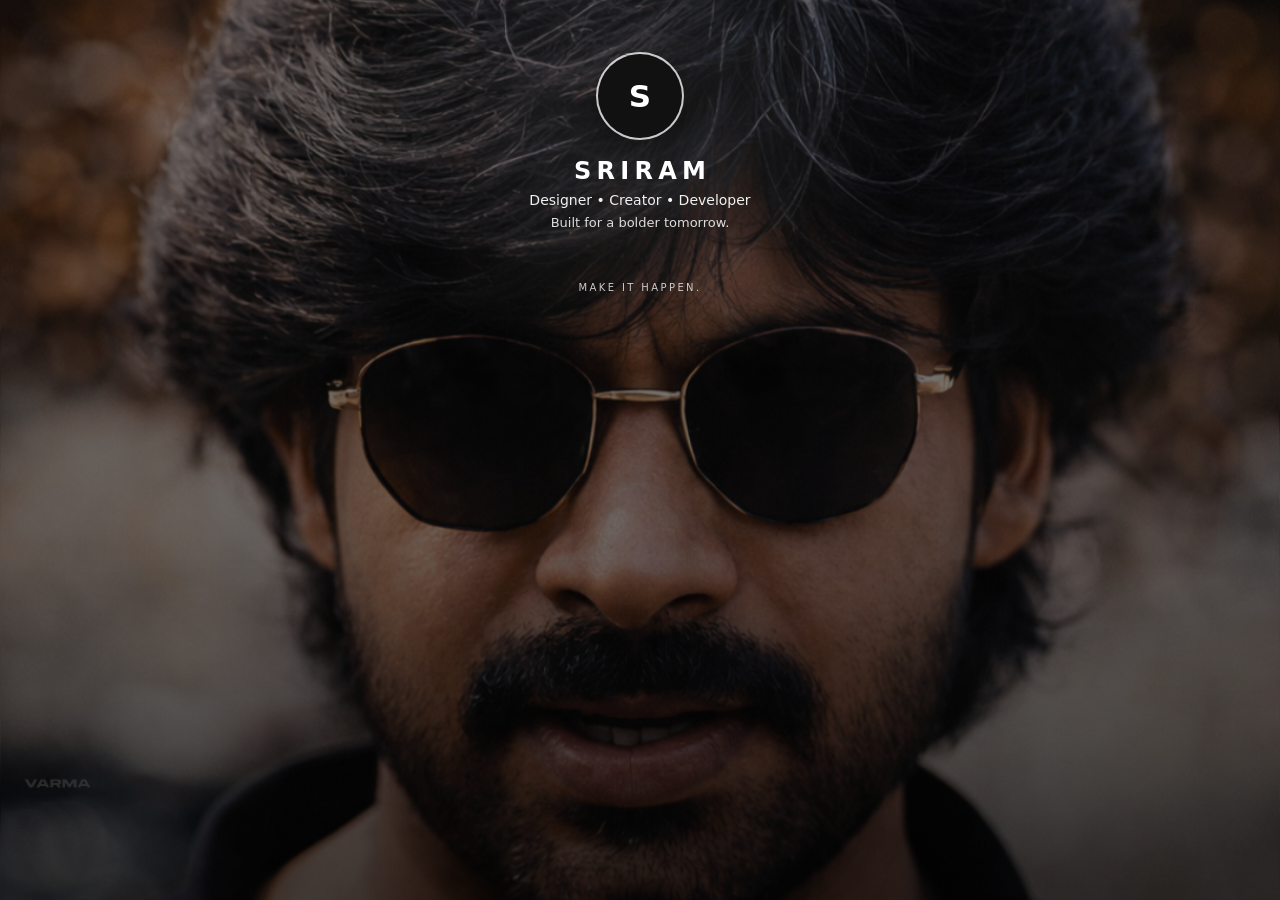
==== commit b228f793: "Add files via upload" ====
--- a/index.html
+++ b/index.html
@@ -1 +1 @@
-<!doctype html><html><head><meta charset="utf-8"><meta name="viewport" content="width=device-width,initial-scale=1"><title>Sriram | Links</title><link rel="stylesheet" href="styles.css"></head><body class="public"><div class="ambient"></div><main class="profile"><div class="avatar"><div class="avatar-inner" id="avatarInner">S</div></div><h1>SRIRAM</h1><p class="role">Designer • Creator • Developer</p><p class="tagline">Built for a bolder tomorrow.</p><section id="links" class="links"></section><p class="footer">MAKE IT HAPPEN.</p></main><script src="app.js"></script></body></html>
+<!doctype html><html><head><meta charset="utf-8"><meta name="viewport" content="width=device-width,initial-scale=1"><title>Sriram | Links</title><link rel="stylesheet" href="styles.css"></head><body class="public"><div class="ambient"></div><main class="profile"><div class="avatar"><div class="avatar-inner" id="avatarInner">S</div></div><h1>SRIRAM</h1><p class="role">Designer • Creator • Developer</p><p class="tagline">Built for a bolder tomorrow.</p><section id="links" class="links"></section><p class="footer">MAKE IT HAPPEN.</p></main><script src="config.js"></script><script src="app.js"></script></body></html>
--- a/styles.css
+++ b/styles.css
@@ -1,2 +1,8 @@
 *{box-sizing:border-box}html,body{margin:0;min-height:100%;font-family:Inter,ui-sans-serif,system-ui,-apple-system,Segoe UI,sans-serif;color:#fff;background:#05070a}button,input,select{font:inherit}.public{--overlay:.48;min-height:100vh;background-image:linear-gradient(rgba(0,0,0,var(--overlay)),rgba(0,0,0,calc(var(--overlay) + .12))),var(--bg,url('assets/cinematic-bg.jpg'));background-size:cover;background-position:center;background-attachment:fixed}.ambient{position:fixed;inset:0;pointer-events:none;background:radial-gradient(circle at 50% 12%,rgba(255,255,255,.09),transparent 28%),linear-gradient(180deg,transparent 62%,rgba(0,0,0,.34))}.profile{position:relative;z-index:1;width:min(100% - 32px,520px);margin:auto;padding:52px 0 34px;text-align:center}.avatar{width:88px;height:88px;border-radius:50%;margin:0 auto 17px;padding:2px;background:rgba(255,255,255,.76);box-shadow:0 10px 36px #0008}.avatar-inner{width:100%;height:100%;border-radius:50%;display:grid;place-items:center;overflow:hidden;background:#111;font-size:31px;font-weight:700}.avatar img{width:100%;height:100%;object-fit:cover}.profile h1{letter-spacing:.22em;margin:0 0 7px;padding-left:.22em;font-size:24px}.role{font-size:14px;margin:0;color:#f1f1f1}.tagline{font-size:13px;color:#ddd;margin:7px 0 25px}.links{display:grid;gap:12px}.link-card{display:grid;grid-template-columns:42px 1fr 24px;align-items:center;text-align:left;text-decoration:none;color:inherit;min-height:68px;padding:10px 14px;border-radius:var(--radius,18px);transition:.18s ease}.link-card:hover{transform:translateY(-2px) scale(1.006)}.link-icon{width:38px;height:38px;border-radius:11px;display:grid;place-items:center;font-size:18px;font-weight:700}.link-copy b{display:block;font-size:15px}.link-copy small{display:block;margin-top:2px;font-size:12px;opacity:.68}.arrow{font-size:23px;opacity:.72}.footer{font-size:10px;letter-spacing:.24em;color:#ccc;margin-top:27px}.public[data-theme=glass] .link-card{border:1px solid #ffffff45;background:linear-gradient(120deg,#ffffff24,#ffffff0d);box-shadow:inset 0 1px #ffffff36,0 9px 28px #0003;backdrop-filter:blur(18px);-webkit-backdrop-filter:blur(18px)}.public[data-theme=glass] .link-icon{background:#080a0db8;border:1px solid #ffffff1d}.public[data-theme=minimal] .link-card{background:#f7f7f7;color:#111;border:1px solid #fff;box-shadow:0 5px 20px #0002}.public[data-theme=minimal] .link-icon{background:#e9e9e9}.public[data-theme=dark] .link-card{background:#090909e8;border:1px solid #2c2c2c;box-shadow:0 8px 24px #0005}.public[data-theme=dark] .link-icon{background:#181818}.public[data-theme=light]{color:#111}.public[data-theme=light] .ambient{background:rgba(255,255,255,.30)}.public[data-theme=light] .role,.public[data-theme=light] .tagline,.public[data-theme=light] .footer{color:#222}.public[data-theme=light] .link-card{background:#fffffff0;color:#111;border:1px solid #fff;box-shadow:0 8px 28px #0002}.public[data-theme=light] .link-icon{background:#f0f0f0}.public[data-theme=transparent] .link-card{background:#0002;border:1px solid #ffffff75;backdrop-filter:blur(3px)}.public[data-theme=transparent] .link-icon{background:#0004}.public .link-card:hover{border-color:var(--accent,#fff)}
 .admin{display:grid;grid-template-columns:240px 1fr;min-height:100vh;background:radial-gradient(circle at 80% 0,#17202a 0,#070b10 38%,#040609 76%)}aside{padding:26px 18px;border-right:1px solid #ffffff12;background:#06090dcc;display:flex;flex-direction:column;gap:8px}.brand{letter-spacing:.35em;padding:8px 12px 28px}.brand b{color:#ff3d59}.nav{display:block;width:100%;text-align:left;border:0;color:#c7ccd4;background:transparent;padding:13px 14px;border-radius:10px;text-decoration:none;cursor:pointer}.nav.active,.nav:hover{color:#fff;background:linear-gradient(90deg,#ff345235,#ff34520b);box-shadow:inset 3px 0 #ff3d59}.admin-main{padding:32px;max-width:1300px;width:100%}.admin-main header{display:flex;justify-content:space-between;align-items:center;margin-bottom:28px}.admin-main h2{font-size:30px;margin:0}.admin-main header p,.panel p{color:#8f99a7}.preview-btn,#addLink,#saveAppearance,.dialog-actions button{background:#f13c58;color:white;border:0;border-radius:10px;padding:11px 15px;text-decoration:none;cursor:pointer}.stats{display:grid;grid-template-columns:repeat(4,1fr);gap:15px}.stats article,.panel{border:1px solid #ffffff14;background:#0c1219cc;border-radius:16px;padding:20px}.stats small{color:#9ca6b4}.stats strong{font-size:31px;display:block;margin-top:9px}.panel{margin-top:18px}.panel h3{margin-top:0}.panel h4{margin:15px 0 10px}.panel-head{display:flex;justify-content:space-between;align-items:center}.tab{display:none}.tab.show{display:block}.perf-row,.editor-row,.analytics-row{display:grid;grid-template-columns:1.4fr 1fr auto;gap:12px;align-items:center;padding:13px 4px;border-bottom:1px solid #ffffff0d}.bar{height:7px;background:#ffffff12;border-radius:10px;overflow:hidden}.bar i{display:block;height:100%;background:#f13c58;border-radius:10px}.editor-row{grid-template-columns:38px 1fr minmax(180px,1.5fr) 90px 120px}.editor-row button,.secondary{background:#141b24;border:1px solid #ffffff17;color:white;border-radius:8px;padding:8px 10px;cursor:pointer}.switch{accent-color:#f13c58}.panel label{display:grid;gap:7px;color:#aab2bd;margin:16px 0}.panel input,#linkDialog input,#linkDialog select{width:100%;padding:12px;border:1px solid #ffffff1a;border-radius:10px;background:#080c12;color:white}.appearance-grid{display:grid;grid-template-columns:minmax(260px,.85fr) minmax(320px,1.15fr);gap:30px}.theme-picker{display:grid;grid-template-columns:repeat(2,minmax(0,1fr));gap:10px}.theme-card{text-align:left;color:#fff;background:#080c12;border:1px solid #ffffff16;border-radius:14px;padding:10px;cursor:pointer}.theme-card.selected{border-color:#ff4963;box-shadow:0 0 0 1px #ff496355}.theme-card b,.theme-card small{display:block}.theme-card small{color:#8f99a7;margin-top:2px}.theme-demo{display:block;height:48px;border-radius:9px;margin-bottom:8px}.glass-demo{background:linear-gradient(120deg,#ffffff2b,#ffffff0c);border:1px solid #ffffff42;backdrop-filter:blur(8px)}.minimal-demo{background:#eee}.dark-demo{background:#050505;border:1px solid #333}.light-demo{background:#fff}.transparent-demo{background:linear-gradient(135deg,#344,#755);border:1px solid #ffffff70}.hint{font-size:12px}.danger{margin-top:20px;border:1px solid #ff4c6266;background:#ff29441a;color:#ff8293;padding:10px 13px;border-radius:9px;cursor:pointer}dialog{border:1px solid #ffffff20;border-radius:18px;background:#0b1017;color:white;width:min(92vw,480px);padding:24px;box-shadow:0 30px 90px #000}dialog::backdrop{background:#000b;backdrop-filter:blur(5px)}#linkForm label{display:grid;gap:6px;margin:13px 0;color:#aeb7c2}.dialog-actions{display:flex;justify-content:flex-end;gap:9px;margin-top:18px}.dialog-actions button:first-child{background:#1b222c}.analytics-row{grid-template-columns:1fr auto}@media(max-width:800px){.admin{display:block}aside{position:static;display:flex;flex-direction:row;overflow:auto;padding:10px;border-right:0;border-bottom:1px solid #ffffff12}.brand{display:none}.nav{width:auto;white-space:nowrap}.admin-main{padding:20px}.admin-main header{align-items:flex-start;gap:12px}.stats{grid-template-columns:1fr 1fr}.editor-row{grid-template-columns:32px 1fr auto}.editor-row .url,.editor-row .status{display:none}.appearance-grid{grid-template-columns:1fr}}@media(max-width:460px){.profile{width:min(100% - 26px,520px);padding-top:34px}.avatar{width:76px;height:76px}.profile h1{font-size:21px}.link-card{min-height:64px}.stats{grid-template-columns:1fr}.preview-btn{font-size:12px}.admin-main header p{display:none}.theme-picker{grid-template-columns:1fr 1fr}}
+
+/* Live appearance editor */
+.appearance-workspace{display:grid;grid-template-columns:minmax(0,1fr) 390px;gap:28px;align-items:start}.appearance-workspace .appearance-grid{grid-template-columns:1fr;gap:12px}.live-preview-wrap{position:sticky;top:24px}.preview-label{display:flex;justify-content:space-between;align-items:center;margin:0 4px 10px;color:#aeb7c2;font-size:13px}.preview-label a{color:#fff;text-decoration:none}.phone-preview{width:100%;max-width:370px;margin:auto;padding:9px;border-radius:34px;background:#030405;border:1px solid #ffffff24;box-shadow:0 24px 70px #0008,inset 0 1px #ffffff14}.phone-preview iframe{display:block;width:100%;height:min(72vh,720px);min-height:560px;border:0;border-radius:26px;background:#05070a}.autosave-status{font-size:12px;color:#8ee8b0;background:#10251a;border:1px solid #285a3a;padding:7px 10px;border-radius:999px}.appearance-workspace .hint{margin-bottom:0}@media(max-width:1050px){.appearance-workspace{grid-template-columns:1fr 340px}}@media(max-width:800px){.appearance-workspace{grid-template-columns:1fr}.live-preview-wrap{position:static}.phone-preview{max-width:390px}.phone-preview iframe{height:680px}}
+
+/* Supabase admin login + branded social icons */
+.login-gate{min-height:100vh;width:100%;display:flex;align-items:center;justify-content:center;padding:32px;box-sizing:border-box;background:radial-gradient(circle at 20% 10%,rgba(255,40,75,.16),transparent 32%),#05080c}.login-card{position:relative;width:600px;min-width:420px;max-width:min(900px,calc(100vw - 64px));padding:52px;border:1px solid rgba(255,255,255,.12);border-radius:26px;background:rgba(14,19,25,.86);backdrop-filter:blur(22px);box-shadow:0 25px 80px rgba(0,0,0,.45)}.login-card .brand{font-size:20px;letter-spacing:12px;margin-bottom:58px;padding:0}.login-card h2{font-size:38px;margin:0 0 12px}.login-card>p,.login-card small{color:#8f9aa7}.login-card label{display:grid;gap:8px;margin:18px 0}.login-card input{width:100%;padding:14px 16px;min-height:60px;border-radius:13px;border:1px solid rgba(255,255,255,.12);background:#0a0f14;color:white;font-size:17px}.login-card button{width:100%;min-height:60px;margin:8px 0 16px;padding:14px;border:0;border-radius:13px;background:#ef334f;color:white;font-weight:800;font-size:18px}.admin-app.locked{display:none}.admin-app.unlocked{display:contents}.login-resize-handle{position:absolute;top:22px;right:-7px;bottom:22px;width:14px;cursor:ew-resize;border-radius:999px}.login-resize-handle:hover,.login-resize-handle.dragging{background:rgba(239,51,79,.28);box-shadow:0 0 18px rgba(239,51,79,.42)}#logoutBtn{margin-top:auto;color:#ff9aaa}.brand-logo,.logo-glyph{width:34px;height:34px;border-radius:9px;display:inline-grid;place-items:center;font-weight:800;font-size:14px;color:#fff;vertical-align:middle}.brand-instagram{background:linear-gradient(135deg,#6a36d9,#d62b7f,#ff8a2b)}.brand-youtube{background:#ff0033}.brand-whatsapp{background:#20b85a}.brand-facebook{background:#1877f2}.brand-x{background:#050505;border:1px solid #ffffff33}.brand-linkedin{background:#0a66c2}.brand-github{background:#171b21}.brand-tiktok{background:#090909;border:1px solid #25f4ee}.brand-telegram{background:#229ed9}.brand-discord{background:#5865f2}.brand-spotify{background:#1db954}.brand-snapchat{background:#fffc00;color:#111}.brand-email{background:#4b5563}.brand-website{background:#2563eb}.link-icon .brand-logo,.link-icon .logo-glyph{width:38px;height:38px;border-radius:11px}.analytics-head{gap:18px}.range-label{display:flex!important;align-items:center;gap:10px!important;margin:0!important}.range-label select{padding:9px 12px;border:1px solid #ffffff1a;border-radius:10px;background:#080c12;color:#fff}.analytics-link-row{padding:15px 2px;border-bottom:1px solid #ffffff0d}.analytics-link-top{display:flex;justify-content:space-between;gap:18px}.analytics-bar{height:8px;margin-top:11px;background:#ffffff12;border-radius:999px;overflow:hidden}.analytics-bar i{display:block;height:100%;background:#f13c58}.autosave-status{font-size:12px;color:#8ee8b0;background:#10251a;border:1px solid #285a3a;padding:7px 10px;border-radius:999px}@media(max-width:800px){.login-gate{padding:18px}.login-card{width:min(100%,520px);min-width:0;max-width:100%;padding:34px 26px}.login-resize-handle{display:none}#logoutBtn{margin-top:0}}
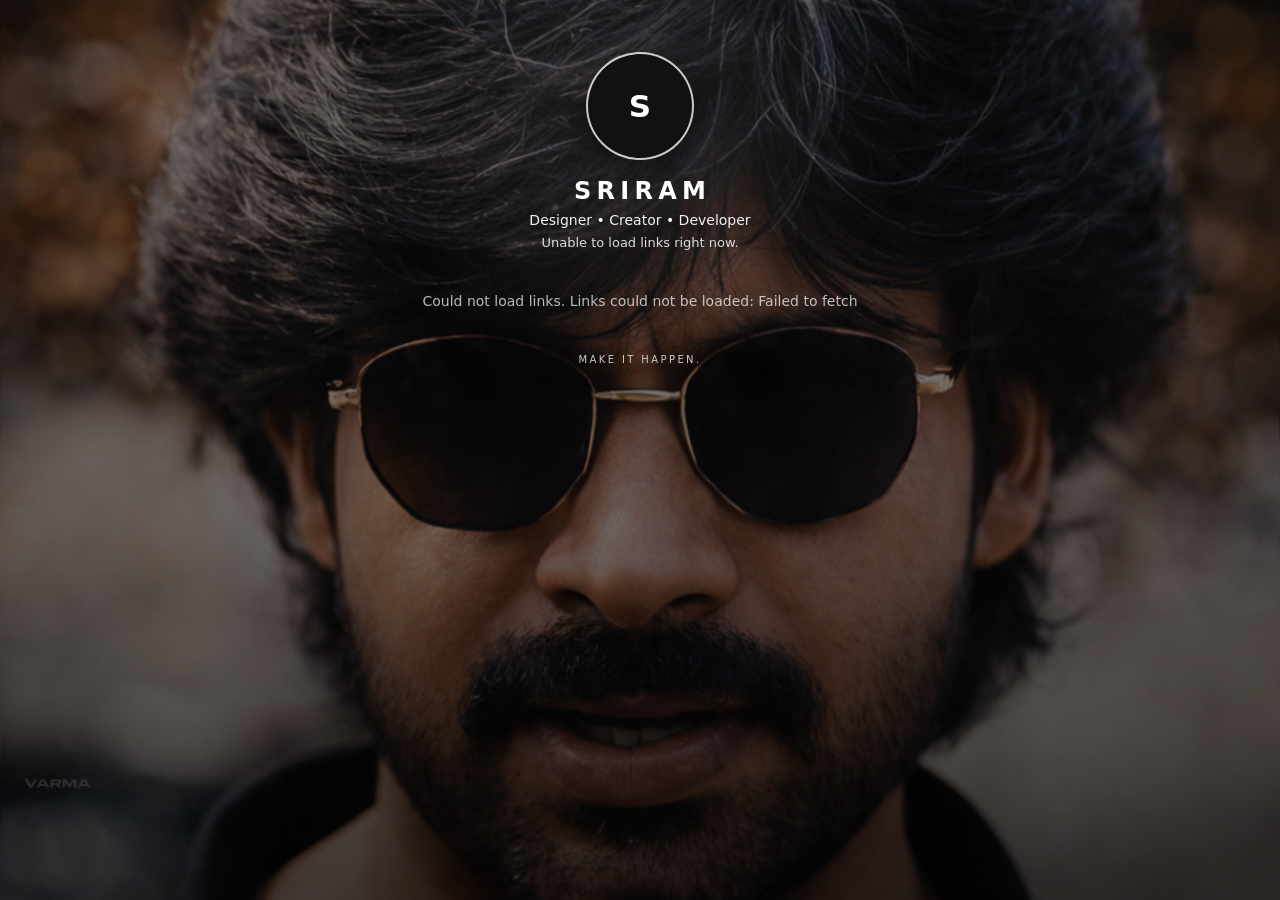
==== commit 27d84eea: "Update index.html" ====
--- a/index.html
+++ b/index.html
@@ -1 +1 @@
-<!doctype html><html><head><meta charset="utf-8"><meta name="viewport" content="width=device-width,initial-scale=1"><title>Sriram | Links</title><link rel="stylesheet" href="styles.css"></head><body class="public"><div class="ambient"></div><main class="profile"><div class="avatar"><div class="avatar-inner" id="avatarInner">S</div></div><h1>SRIRAM</h1><p class="role">Designer • Creator • Developer</p><p class="tagline">Built for a bolder tomorrow.</p><section id="links" class="links"></section><p class="footer">MAKE IT HAPPEN.</p></main><script src="config.js"></script><script src="app.js"></script></body></html>
+<!doctype html><html><head><meta charset="utf-8"><meta name="viewport" content="width=device-width,initial-scale=1"><title>Sriram | Links</title><link rel="stylesheet" href="styles.css?v=1.1"></head><body class="public"><div class="ambient"></div><main class="profile public-loading"><div class="avatar"><div class="avatar-inner" id="avatarInner">S</div></div><h1>SRIRAM</h1><p class="role">Designer • Creator • Developer</p><p class="tagline">Built for a bolder tomorrow.</p><section id="links" class="links"></section><p class="footer">MAKE IT HAPPEN.</p></main><script src="config.js"></script><script src="app.js?v=1.1"></script></body></html>
--- a/styles.css
+++ b/styles.css
@@ -1,8 +1,36 @@
-*{box-sizing:border-box}html,body{margin:0;min-height:100%;font-family:Inter,ui-sans-serif,system-ui,-apple-system,Segoe UI,sans-serif;color:#fff;background:#05070a}button,input,select{font:inherit}.public{--overlay:.48;min-height:100vh;background-image:linear-gradient(rgba(0,0,0,var(--overlay)),rgba(0,0,0,calc(var(--overlay) + .12))),var(--bg,url('assets/cinematic-bg.jpg'));background-size:cover;background-position:center;background-attachment:fixed}.ambient{position:fixed;inset:0;pointer-events:none;background:radial-gradient(circle at 50% 12%,rgba(255,255,255,.09),transparent 28%),linear-gradient(180deg,transparent 62%,rgba(0,0,0,.34))}.profile{position:relative;z-index:1;width:min(100% - 32px,520px);margin:auto;padding:52px 0 34px;text-align:center}.avatar{width:88px;height:88px;border-radius:50%;margin:0 auto 17px;padding:2px;background:rgba(255,255,255,.76);box-shadow:0 10px 36px #0008}.avatar-inner{width:100%;height:100%;border-radius:50%;display:grid;place-items:center;overflow:hidden;background:#111;font-size:31px;font-weight:700}.avatar img{width:100%;height:100%;object-fit:cover}.profile h1{letter-spacing:.22em;margin:0 0 7px;padding-left:.22em;font-size:24px}.role{font-size:14px;margin:0;color:#f1f1f1}.tagline{font-size:13px;color:#ddd;margin:7px 0 25px}.links{display:grid;gap:12px}.link-card{display:grid;grid-template-columns:42px 1fr 24px;align-items:center;text-align:left;text-decoration:none;color:inherit;min-height:68px;padding:10px 14px;border-radius:var(--radius,18px);transition:.18s ease}.link-card:hover{transform:translateY(-2px) scale(1.006)}.link-icon{width:38px;height:38px;border-radius:11px;display:grid;place-items:center;font-size:18px;font-weight:700}.link-copy b{display:block;font-size:15px}.link-copy small{display:block;margin-top:2px;font-size:12px;opacity:.68}.arrow{font-size:23px;opacity:.72}.footer{font-size:10px;letter-spacing:.24em;color:#ccc;margin-top:27px}.public[data-theme=glass] .link-card{border:1px solid #ffffff45;background:linear-gradient(120deg,#ffffff24,#ffffff0d);box-shadow:inset 0 1px #ffffff36,0 9px 28px #0003;backdrop-filter:blur(18px);-webkit-backdrop-filter:blur(18px)}.public[data-theme=glass] .link-icon{background:#080a0db8;border:1px solid #ffffff1d}.public[data-theme=minimal] .link-card{background:#f7f7f7;color:#111;border:1px solid #fff;box-shadow:0 5px 20px #0002}.public[data-theme=minimal] .link-icon{background:#e9e9e9}.public[data-theme=dark] .link-card{background:#090909e8;border:1px solid #2c2c2c;box-shadow:0 8px 24px #0005}.public[data-theme=dark] .link-icon{background:#181818}.public[data-theme=light]{color:#111}.public[data-theme=light] .ambient{background:rgba(255,255,255,.30)}.public[data-theme=light] .role,.public[data-theme=light] .tagline,.public[data-theme=light] .footer{color:#222}.public[data-theme=light] .link-card{background:#fffffff0;color:#111;border:1px solid #fff;box-shadow:0 8px 28px #0002}.public[data-theme=light] .link-icon{background:#f0f0f0}.public[data-theme=transparent] .link-card{background:#0002;border:1px solid #ffffff75;backdrop-filter:blur(3px)}.public[data-theme=transparent] .link-icon{background:#0004}.public .link-card:hover{border-color:var(--accent,#fff)}
-.admin{display:grid;grid-template-columns:240px 1fr;min-height:100vh;background:radial-gradient(circle at 80% 0,#17202a 0,#070b10 38%,#040609 76%)}aside{padding:26px 18px;border-right:1px solid #ffffff12;background:#06090dcc;display:flex;flex-direction:column;gap:8px}.brand{letter-spacing:.35em;padding:8px 12px 28px}.brand b{color:#ff3d59}.nav{display:block;width:100%;text-align:left;border:0;color:#c7ccd4;background:transparent;padding:13px 14px;border-radius:10px;text-decoration:none;cursor:pointer}.nav.active,.nav:hover{color:#fff;background:linear-gradient(90deg,#ff345235,#ff34520b);box-shadow:inset 3px 0 #ff3d59}.admin-main{padding:32px;max-width:1300px;width:100%}.admin-main header{display:flex;justify-content:space-between;align-items:center;margin-bottom:28px}.admin-main h2{font-size:30px;margin:0}.admin-main header p,.panel p{color:#8f99a7}.preview-btn,#addLink,#saveAppearance,.dialog-actions button{background:#f13c58;color:white;border:0;border-radius:10px;padding:11px 15px;text-decoration:none;cursor:pointer}.stats{display:grid;grid-template-columns:repeat(4,1fr);gap:15px}.stats article,.panel{border:1px solid #ffffff14;background:#0c1219cc;border-radius:16px;padding:20px}.stats small{color:#9ca6b4}.stats strong{font-size:31px;display:block;margin-top:9px}.panel{margin-top:18px}.panel h3{margin-top:0}.panel h4{margin:15px 0 10px}.panel-head{display:flex;justify-content:space-between;align-items:center}.tab{display:none}.tab.show{display:block}.perf-row,.editor-row,.analytics-row{display:grid;grid-template-columns:1.4fr 1fr auto;gap:12px;align-items:center;padding:13px 4px;border-bottom:1px solid #ffffff0d}.bar{height:7px;background:#ffffff12;border-radius:10px;overflow:hidden}.bar i{display:block;height:100%;background:#f13c58;border-radius:10px}.editor-row{grid-template-columns:38px 1fr minmax(180px,1.5fr) 90px 120px}.editor-row button,.secondary{background:#141b24;border:1px solid #ffffff17;color:white;border-radius:8px;padding:8px 10px;cursor:pointer}.switch{accent-color:#f13c58}.panel label{display:grid;gap:7px;color:#aab2bd;margin:16px 0}.panel input,#linkDialog input,#linkDialog select{width:100%;padding:12px;border:1px solid #ffffff1a;border-radius:10px;background:#080c12;color:white}.appearance-grid{display:grid;grid-template-columns:minmax(260px,.85fr) minmax(320px,1.15fr);gap:30px}.theme-picker{display:grid;grid-template-columns:repeat(2,minmax(0,1fr));gap:10px}.theme-card{text-align:left;color:#fff;background:#080c12;border:1px solid #ffffff16;border-radius:14px;padding:10px;cursor:pointer}.theme-card.selected{border-color:#ff4963;box-shadow:0 0 0 1px #ff496355}.theme-card b,.theme-card small{display:block}.theme-card small{color:#8f99a7;margin-top:2px}.theme-demo{display:block;height:48px;border-radius:9px;margin-bottom:8px}.glass-demo{background:linear-gradient(120deg,#ffffff2b,#ffffff0c);border:1px solid #ffffff42;backdrop-filter:blur(8px)}.minimal-demo{background:#eee}.dark-demo{background:#050505;border:1px solid #333}.light-demo{background:#fff}.transparent-demo{background:linear-gradient(135deg,#344,#755);border:1px solid #ffffff70}.hint{font-size:12px}.danger{margin-top:20px;border:1px solid #ff4c6266;background:#ff29441a;color:#ff8293;padding:10px 13px;border-radius:9px;cursor:pointer}dialog{border:1px solid #ffffff20;border-radius:18px;background:#0b1017;color:white;width:min(92vw,480px);padding:24px;box-shadow:0 30px 90px #000}dialog::backdrop{background:#000b;backdrop-filter:blur(5px)}#linkForm label{display:grid;gap:6px;margin:13px 0;color:#aeb7c2}.dialog-actions{display:flex;justify-content:flex-end;gap:9px;margin-top:18px}.dialog-actions button:first-child{background:#1b222c}.analytics-row{grid-template-columns:1fr auto}@media(max-width:800px){.admin{display:block}aside{position:static;display:flex;flex-direction:row;overflow:auto;padding:10px;border-right:0;border-bottom:1px solid #ffffff12}.brand{display:none}.nav{width:auto;white-space:nowrap}.admin-main{padding:20px}.admin-main header{align-items:flex-start;gap:12px}.stats{grid-template-columns:1fr 1fr}.editor-row{grid-template-columns:32px 1fr auto}.editor-row .url,.editor-row .status{display:none}.appearance-grid{grid-template-columns:1fr}}@media(max-width:460px){.profile{width:min(100% - 26px,520px);padding-top:34px}.avatar{width:76px;height:76px}.profile h1{font-size:21px}.link-card{min-height:64px}.stats{grid-template-columns:1fr}.preview-btn{font-size:12px}.admin-main header p{display:none}.theme-picker{grid-template-columns:1fr 1fr}}
+*{box-sizing:border-box}html,body{margin:0;min-height:100%;font-family:Inter,ui-sans-serif,system-ui,-apple-system,Segoe UI,sans-serif;color:#fff;background:#05070a}button,input,select{font:inherit}.public{--overlay:.48;min-height:100vh;background-image:linear-gradient(rgba(0,0,0,var(--overlay)),rgba(0,0,0,calc(var(--overlay) + .12))),var(--bg,url('assets/cinematic-bg.jpg'));background-size:cover;background-position:center;background-attachment:fixed}.ambient{position:fixed;inset:0;pointer-events:none;background:radial-gradient(circle at 50% 12%,rgba(255,255,255,.09),transparent 28%),linear-gradient(180deg,transparent 62%,rgba(0,0,0,.34))}.profile{position:relative;z-index:1;width:min(100% - 32px,520px);margin:auto;padding:52px 0 34px;text-align:center}.avatar{width:var(--profile-size,108px);height:var(--profile-size,108px);border-radius:50%;margin:0 auto 17px;padding:2px;background:rgba(255,255,255,.76);box-shadow:0 10px 36px #0008}.avatar-inner{width:100%;height:100%;border-radius:50%;display:grid;place-items:center;overflow:hidden;background:#111;font-size:31px;font-weight:700}.avatar img{width:100%;height:100%;object-fit:cover}.profile h1{letter-spacing:.22em;margin:0 0 7px;padding-left:.22em;font-size:24px}.role{font-size:14px;margin:0;color:#f1f1f1}.tagline{font-size:13px;color:#ddd;margin:7px 0 25px}.links{display:grid;gap:12px}.link-card{display:grid;grid-template-columns:42px 1fr 24px;align-items:center;text-align:left;text-decoration:none;color:inherit;min-height:68px;padding:10px 14px;border-radius:var(--radius,18px);transition:.18s ease}.link-card:hover{transform:translateY(-2px) scale(1.006)}.link-icon{width:38px;height:38px;border-radius:11px;display:grid;place-items:center;font-size:18px;font-weight:700}.link-copy b{display:block;font-size:15px}.link-copy small{display:block;margin-top:2px;font-size:var(--subtitle-size,12px);opacity:var(--subtitle-opacity,.68)}.arrow{font-size:23px;opacity:.72}.footer{font-size:10px;letter-spacing:.24em;color:#ccc;margin-top:27px}.public[data-theme=glass] .link-card{border:1px solid #ffffff45;background:linear-gradient(120deg,#ffffff24,#ffffff0d);box-shadow:inset 0 1px #ffffff36,0 9px 28px #0003;backdrop-filter:blur(18px);-webkit-backdrop-filter:blur(18px)}.public[data-theme=glass] .link-icon{background:#080a0db8;border:1px solid #ffffff1d}.public[data-theme=minimal] .link-card{background:#f7f7f7;color:#111;border:1px solid #fff;box-shadow:0 5px 20px #0002}.public[data-theme=minimal] .link-icon{background:#e9e9e9}.public[data-theme=dark] .link-card{background:#090909e8;border:1px solid #2c2c2c;box-shadow:0 8px 24px #0005}.public[data-theme=dark] .link-icon{background:#181818}.public[data-theme=light] .link-card{background:#fffffff0;color:#111;border:1px solid #fff;box-shadow:0 8px 28px #0002}.public[data-theme=light] .link-icon{background:#f0f0f0}.public[data-theme=transparent] .link-card{background:#0002;border:1px solid #ffffff75;backdrop-filter:blur(3px)}.public[data-theme=transparent] .link-icon{background:#0004}.public .link-card:hover{border-color:var(--accent,#fff)}
+.admin{display:grid;grid-template-columns:240px 1fr;min-height:100vh;background:radial-gradient(circle at 80% 0,#17202a 0,#070b10 38%,#040609 76%)}aside{padding:26px 18px;border-right:1px solid #ffffff12;background:#06090dcc;display:flex;flex-direction:column;gap:8px}.brand{letter-spacing:.35em;padding:8px 12px 28px}.brand b{color:#ff3d59}.nav{display:block;width:100%;text-align:left;border:0;color:#c7ccd4;background:transparent;padding:13px 14px;border-radius:10px;text-decoration:none;cursor:pointer}.nav.active,.nav:hover{color:#fff;background:linear-gradient(90deg,#ff345235,#ff34520b);box-shadow:inset 3px 0 #ff3d59}.admin-main{padding:32px;max-width:1300px;width:100%}.admin-main header{display:flex;justify-content:space-between;align-items:center;margin-bottom:28px}.admin-main h2{font-size:30px;margin:0}.admin-main header p,.panel p{color:#8f99a7}.preview-btn,#addLink,#saveAppearance,.dialog-actions button{background:#f13c58;color:white;border:0;border-radius:10px;padding:11px 15px;text-decoration:none;cursor:pointer}.stats{display:grid;grid-template-columns:repeat(4,1fr);gap:15px}.stats article,.panel{border:1px solid #ffffff14;background:#0c1219cc;border-radius:16px;padding:20px}.stats small{color:#9ca6b4}.stats strong{font-size:31px;display:block;margin-top:9px}.panel{margin-top:18px}.panel h3{margin-top:0}.panel h4{margin:15px 0 10px}.panel-head{display:flex;justify-content:space-between;align-items:center}.tab{display:none}.tab.show{display:block}.perf-row,.editor-row,.analytics-row{display:grid;grid-template-columns:1.4fr 1fr auto;gap:12px;align-items:center;padding:13px 4px;border-bottom:1px solid #ffffff0d}.bar{height:7px;background:#ffffff12;border-radius:10px;overflow:hidden}.bar i{display:block;height:100%;background:#f13c58;border-radius:10px}.editor-row{grid-template-columns:38px 1fr minmax(180px,1.5fr) 90px 120px}.editor-row button,.secondary{background:#141b24;border:1px solid #ffffff17;color:white;border-radius:8px;padding:8px 10px;cursor:pointer}.switch{accent-color:#f13c58}.panel label{display:grid;gap:7px;color:#aab2bd;margin:16px 0}.panel input,#linkDialog input,#linkDialog select{width:100%;padding:12px;border:1px solid #ffffff1a;border-radius:10px;background:#080c12;color:white}.appearance-grid{display:grid;grid-template-columns:minmax(260px,.85fr) minmax(320px,1.15fr);gap:30px}.theme-picker{display:grid;grid-template-columns:repeat(2,minmax(0,1fr));gap:10px}.theme-card{text-align:left;color:#fff;background:#080c12;border:1px solid #ffffff16;border-radius:14px;padding:10px;cursor:pointer}.theme-card.selected{border-color:#ff4963;box-shadow:0 0 0 1px #ff496355}.theme-card b,.theme-card small{display:block}.theme-card small{color:#8f99a7;margin-top:2px}.theme-demo{display:block;height:48px;border-radius:9px;margin-bottom:8px}.glass-demo{background:linear-gradient(120deg,#ffffff2b,#ffffff0c);border:1px solid #ffffff42;backdrop-filter:blur(8px)}.minimal-demo{background:#eee}.dark-demo{background:#050505;border:1px solid #333}.light-demo{background:#fff}.transparent-demo{background:linear-gradient(135deg,#344,#755);border:1px solid #ffffff70}.hint{font-size:12px}.danger{margin-top:20px;border:1px solid #ff4c6266;background:#ff29441a;color:#ff8293;padding:10px 13px;border-radius:9px;cursor:pointer}dialog{border:1px solid #ffffff20;border-radius:18px;background:#0b1017;color:white;width:min(92vw,480px);padding:24px;box-shadow:0 30px 90px #000}dialog::backdrop{background:#000b;backdrop-filter:blur(5px)}#linkForm label{display:grid;gap:6px;margin:13px 0;color:#aeb7c2}.dialog-actions{display:flex;justify-content:flex-end;gap:9px;margin-top:18px}.dialog-actions button:first-child{background:#1b222c}.analytics-row{grid-template-columns:1fr auto}@media(max-width:800px){.admin{display:block}aside{position:static;display:flex;flex-direction:row;overflow:auto;padding:10px;border-right:0;border-bottom:1px solid #ffffff12}.brand{display:none}.nav{width:auto;white-space:nowrap}.admin-main{padding:20px}.admin-main header{align-items:flex-start;gap:12px}.stats{grid-template-columns:1fr 1fr}.editor-row{grid-template-columns:32px 1fr auto}.editor-row .url,.editor-row .status{display:none}.appearance-grid{grid-template-columns:1fr}}@media(max-width:460px){.profile{width:min(100% - 26px,520px);padding-top:34px}.avatar{max-width:140px;max-height:140px}.profile h1{font-size:21px}.link-card{min-height:64px}.stats{grid-template-columns:1fr}.preview-btn{font-size:12px}.admin-main header p{display:none}.theme-picker{grid-template-columns:1fr 1fr}}
 
 /* Live appearance editor */
 .appearance-workspace{display:grid;grid-template-columns:minmax(0,1fr) 390px;gap:28px;align-items:start}.appearance-workspace .appearance-grid{grid-template-columns:1fr;gap:12px}.live-preview-wrap{position:sticky;top:24px}.preview-label{display:flex;justify-content:space-between;align-items:center;margin:0 4px 10px;color:#aeb7c2;font-size:13px}.preview-label a{color:#fff;text-decoration:none}.phone-preview{width:100%;max-width:370px;margin:auto;padding:9px;border-radius:34px;background:#030405;border:1px solid #ffffff24;box-shadow:0 24px 70px #0008,inset 0 1px #ffffff14}.phone-preview iframe{display:block;width:100%;height:min(72vh,720px);min-height:560px;border:0;border-radius:26px;background:#05070a}.autosave-status{font-size:12px;color:#8ee8b0;background:#10251a;border:1px solid #285a3a;padding:7px 10px;border-radius:999px}.appearance-workspace .hint{margin-bottom:0}@media(max-width:1050px){.appearance-workspace{grid-template-columns:1fr 340px}}@media(max-width:800px){.appearance-workspace{grid-template-columns:1fr}.live-preview-wrap{position:static}.phone-preview{max-width:390px}.phone-preview iframe{height:680px}}
 
 /* Supabase admin login + branded social icons */
 .login-gate{min-height:100vh;width:100%;display:flex;align-items:center;justify-content:center;padding:32px;box-sizing:border-box;background:radial-gradient(circle at 20% 10%,rgba(255,40,75,.16),transparent 32%),#05080c}.login-card{position:relative;width:600px;min-width:420px;max-width:min(900px,calc(100vw - 64px));padding:52px;border:1px solid rgba(255,255,255,.12);border-radius:26px;background:rgba(14,19,25,.86);backdrop-filter:blur(22px);box-shadow:0 25px 80px rgba(0,0,0,.45)}.login-card .brand{font-size:20px;letter-spacing:12px;margin-bottom:58px;padding:0}.login-card h2{font-size:38px;margin:0 0 12px}.login-card>p,.login-card small{color:#8f9aa7}.login-card label{display:grid;gap:8px;margin:18px 0}.login-card input{width:100%;padding:14px 16px;min-height:60px;border-radius:13px;border:1px solid rgba(255,255,255,.12);background:#0a0f14;color:white;font-size:17px}.login-card button{width:100%;min-height:60px;margin:8px 0 16px;padding:14px;border:0;border-radius:13px;background:#ef334f;color:white;font-weight:800;font-size:18px}.admin-app.locked{display:none}.admin-app.unlocked{display:contents}.login-resize-handle{position:absolute;top:22px;right:-7px;bottom:22px;width:14px;cursor:ew-resize;border-radius:999px}.login-resize-handle:hover,.login-resize-handle.dragging{background:rgba(239,51,79,.28);box-shadow:0 0 18px rgba(239,51,79,.42)}#logoutBtn{margin-top:auto;color:#ff9aaa}.brand-logo,.logo-glyph{width:34px;height:34px;border-radius:9px;display:inline-grid;place-items:center;font-weight:800;font-size:14px;color:#fff;vertical-align:middle}.brand-instagram{background:linear-gradient(135deg,#6a36d9,#d62b7f,#ff8a2b)}.brand-youtube{background:#ff0033}.brand-whatsapp{background:#20b85a}.brand-facebook{background:#1877f2}.brand-x{background:#050505;border:1px solid #ffffff33}.brand-linkedin{background:#0a66c2}.brand-github{background:#171b21}.brand-tiktok{background:#090909;border:1px solid #25f4ee}.brand-telegram{background:#229ed9}.brand-discord{background:#5865f2}.brand-spotify{background:#1db954}.brand-snapchat{background:#fffc00;color:#111}.brand-email{background:#4b5563}.brand-website{background:#2563eb}.link-icon .brand-logo,.link-icon .logo-glyph{width:38px;height:38px;border-radius:11px}.analytics-head{gap:18px}.range-label{display:flex!important;align-items:center;gap:10px!important;margin:0!important}.range-label select{padding:9px 12px;border:1px solid #ffffff1a;border-radius:10px;background:#080c12;color:#fff}.analytics-link-row{padding:15px 2px;border-bottom:1px solid #ffffff0d}.analytics-link-top{display:flex;justify-content:space-between;gap:18px}.analytics-bar{height:8px;margin-top:11px;background:#ffffff12;border-radius:999px;overflow:hidden}.analytics-bar i{display:block;height:100%;background:#f13c58}.autosave-status{font-size:12px;color:#8ee8b0;background:#10251a;border:1px solid #285a3a;padding:7px 10px;border-radius:999px}@media(max-width:800px){.login-gate{padding:18px}.login-card{width:min(100%,520px);min-width:0;max-width:100%;padding:34px 26px}.login-resize-handle{display:none}#logoutBtn{margin-top:0}}
+
+/* v11.1: keep the login gate independent of the dashboard grid. */
+.admin > .login-gate{
+  position:fixed;
+  inset:0;
+  z-index:10000;
+  width:100vw;
+  min-height:100vh;
+  display:flex;
+  align-items:center;
+  justify-content:center;
+  padding:clamp(18px,4vw,48px);
+  overflow:auto;
+}
+.admin > .login-gate .login-card{
+  flex:0 0 auto;
+  margin:auto;
+  width:min(600px,calc(100vw - 64px));
+  max-width:min(900px,calc(100vw - 40px));
+}
+@media(max-width:800px){
+  .admin > .login-gate{padding:18px}
+  .admin > .login-gate .login-card{width:min(100%,520px);max-width:100%;min-width:0;margin:auto}
+}
+.public-empty{padding:18px;color:rgba(255,255,255,.72);text-align:center;font-size:14px}
+
+/* v11.5 appearance controls */
+.public[data-align=left] .link-copy{text-align:left}.public[data-align=center] .link-copy{text-align:center}.public[data-align=right] .link-copy{text-align:right}.public[data-show-icons=false] .link-card{grid-template-columns:1fr 24px}.public[data-show-icons=false] .link-icon{display:none}.avatar img{display:block;width:100%;height:100%;object-fit:cover;object-position:center}.check-row{display:flex!important;grid-template-columns:none!important;align-items:center;gap:10px!important}.check-row input{width:auto!important;accent-color:#f13c58}.panel select{width:100%;padding:12px;border:1px solid #ffffff1a;border-radius:10px;background:#080c12;color:white}
